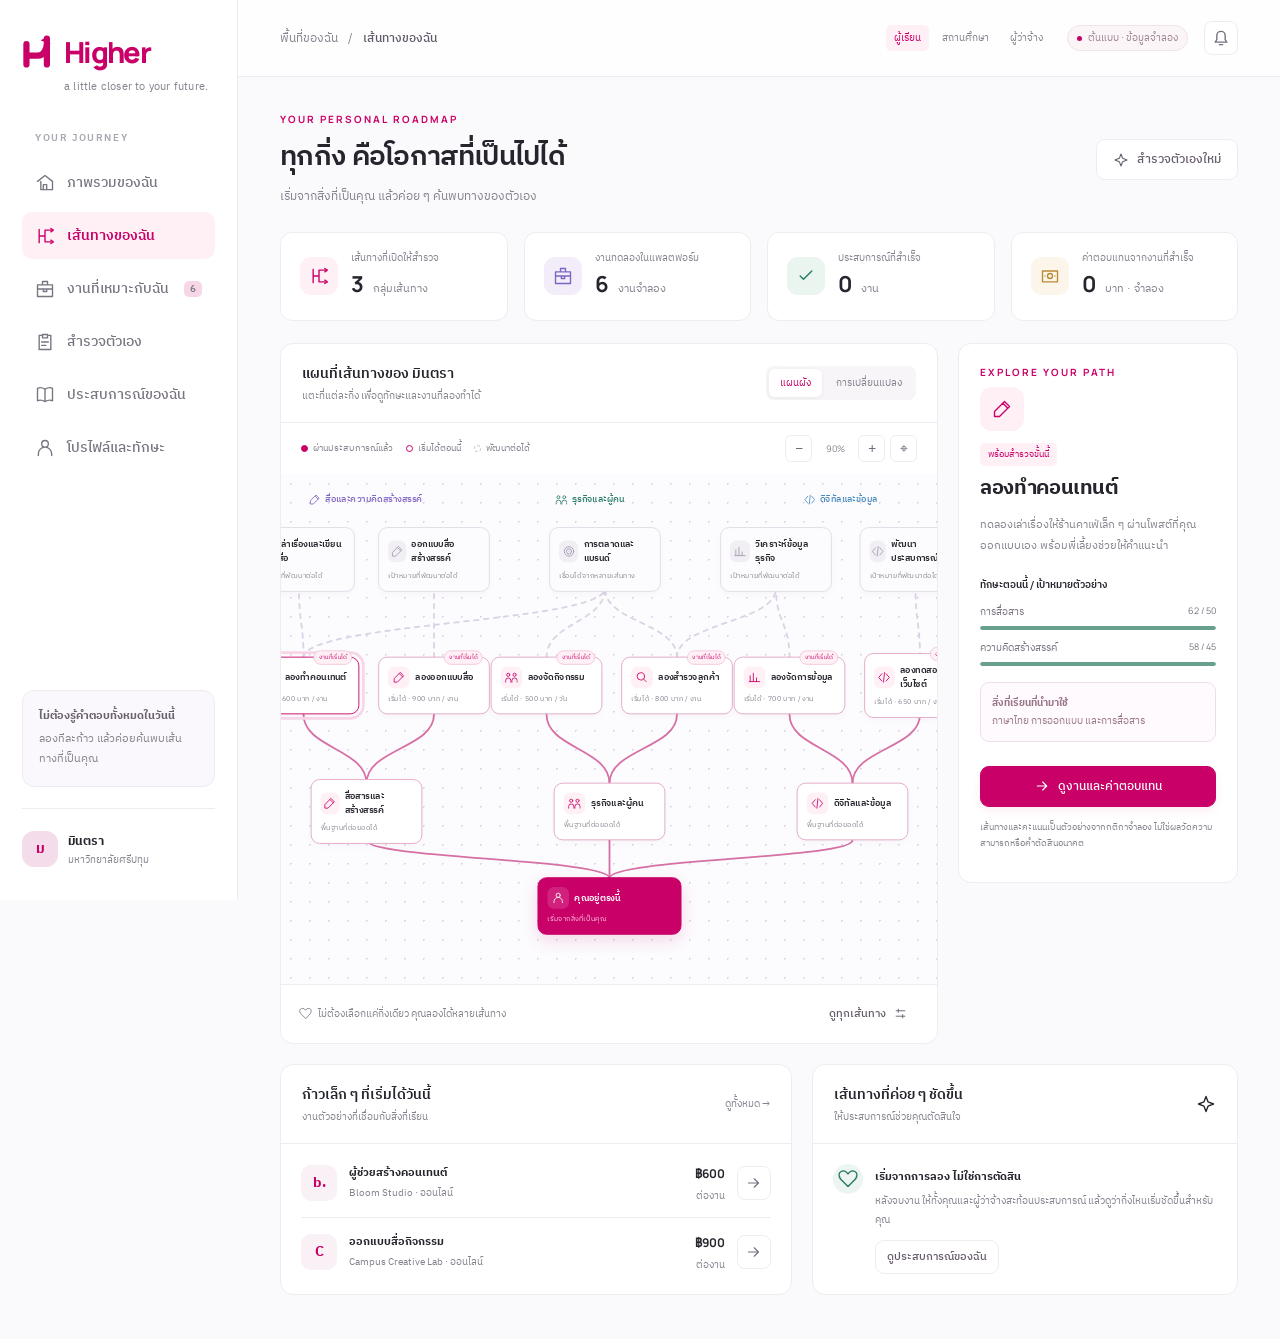
==== index.html @ 8a41f900 "Add files via upload" ====
<!doctype html>
<html lang="th">
<head>
  <meta charset="utf-8"><meta name="viewport" content="width=device-width,initial-scale=1">
  <meta name="theme-color" content="#c90068">
  <meta name="description" content="Higher ต้นแบบค้นพบความถนัดผ่านงานจริง พร้อมเส้นทางทักษะที่เติบโตไปกับคุณ">
  <title>Higher — เส้นทางของคุณ เริ่มได้วันนี้</title>
  <link rel="stylesheet" href="styles.css">
  <link rel="stylesheet" href="polish.css">
</head>
<body>
  <div id="app"></div><div id="overlay"></div><div id="toast" role="status" aria-live="polite"></div>
  <script src="app.js"></script>
</body>
</html>
---- styles.css ----
@import url('https://fonts.googleapis.com/css2?family=IBM+Plex+Sans+Thai:wght@400;450;500;600;700&family=Manrope:wght@400;500;600;700;800&display=swap');
:root{--pink:#c90068;--pink-dark:#a50055;--soft:#fff0f6;--ink:#26252d;--muted:#85818d;--line:#eeecf1;--green:#267a65;--bg:#faf9fc;--purple:#8064c5;--blue:#4589bd;--gold:#b88b35;--side:238px}*{box-sizing:border-box}body{margin:0;background:var(--bg);color:var(--ink);font-family:'IBM Plex Sans Thai',system-ui,sans-serif;font-size:14px}button,input,select,textarea{font:inherit}button,a,input,select,textarea{-webkit-tap-highlight-color:transparent}button{cursor:pointer}button:disabled{cursor:not-allowed;opacity:.45}button,a{touch-action:manipulation}button:focus-visible,a:focus-visible{outline:3px solid #eeb0d0;outline-offset:4px}a{color:inherit;text-decoration:none}svg{display:block}button svg{pointer-events:none}.icon{width:20px;height:20px;flex-shrink:0}.sidebar{width:var(--side);position:fixed;inset:0 auto 0 0;background:white;border-right:1px solid var(--line);padding:32px 22px;display:flex;flex-direction:column;z-index:30}.brand{display:flex;align-items:center;gap:10px;font-family:Manrope,sans-serif;font-size:29px;font-weight:800;letter-spacing:-1.7px}.brand-mark{color:var(--pink);width:32px;height:36px}.brand span{color:var(--pink)}.side-caption{font-size:11px;color:var(--muted);margin:6px 0 34px 42px;letter-spacing:.2px}.nav-label{font-size:10px;letter-spacing:1.6px;font-weight:600;color:#aba6b0;margin:0 13px 13px}.nav{display:grid;gap:6px}.nav a{display:flex;align-items:center;gap:12px;border-radius:10px;padding:12px 13px;color:#797481;font-weight:500}.nav a:hover{background:#faf7fa}.nav a.active{background:var(--soft);color:var(--pink);font-weight:600}.nav a .count{margin-left:auto;background:#f7d7e7;border-radius:5px;padding:0 6px;font-size:10px}.sidebar-bottom{margin-top:auto}.side-note{padding:16px;background:#faf8fc;border:1px solid var(--line);border-radius:12px;font-size:11px;color:var(--muted);line-height:1.8}.side-note b{display:block;color:#69606e;margin-bottom:4px}.profile-small{display:flex;align-items:center;gap:10px;margin-top:21px;border-top:1px solid var(--line);padding-top:20px}.avatar{display:grid;place-items:center;width:36px;height:36px;border-radius:12px;background:#f5dcea;color:var(--pink);font-weight:700}.profile-small b{font-size:12px}.profile-small small{font-size:10px;display:block;color:var(--muted)}.main{margin-left:var(--side)}.topbar{height:77px;border-bottom:1px solid var(--line);padding:0 42px;background:#ffffffd9;display:flex;align-items:center;justify-content:space-between;gap:15px}.breadcrumb{font-size:12px;color:var(--muted);display:flex;gap:10px;align-items:center}.breadcrumb b{color:#605868;font-weight:500}.top-actions{display:flex;gap:16px;align-items:center}.demo-pill{display:flex;align-items:center;gap:6px;font-size:10px;color:#9e8391;background:#fbf5f8;border:1px solid #f0e3ea;padding:4px 9px;border-radius:20px}.dot{height:5px;width:5px;border-radius:50%;background:var(--pink);display:inline-block}.icon-button{border:1px solid var(--line);background:white;border-radius:8px;width:34px;height:34px;display:grid;place-items:center;color:#777080}.content{max-width:1530px;margin:auto;padding:35px 42px 44px}.eyebrow{font:700 10px Manrope,sans-serif;letter-spacing:2px;color:var(--pink);margin-bottom:8px}.page-head{display:flex;justify-content:space-between;align-items:center;gap:20px;margin-bottom:24px}.page-head h1{font-size:28px;letter-spacing:-.7px;margin:0 0 6px;font-weight:600}.page-head p{margin:0;font-size:12px;color:var(--muted);line-height:1.8}.btn{display:inline-flex;align-items:center;justify-content:center;gap:8px;border:1px solid var(--line);background:white;padding:10px 16px;border-radius:9px;color:#665c6b;font-weight:500;font-size:12px;white-space:nowrap}.btn .icon{width:16px;height:16px}.btn:hover{background:#faf6f9;border-color:#dec8d4}.btn.primary{background:var(--pink);border-color:var(--pink);color:white;box-shadow:0 4px 10px #c9006812}.btn.primary:hover{background:var(--pink-dark)}.btn.soft{color:var(--pink);border-color:#f2d5e3;background:var(--soft)}.btn.small{padding:7px 11px;font-size:11px}.btn.ghost{background:transparent;border-color:transparent}.stats{display:grid;grid-template-columns:repeat(4,1fr);gap:16px;margin-bottom:22px}.stat{background:white;border:1px solid var(--line);border-radius:12px;padding:17px 19px;display:flex;gap:13px;align-items:center}.stat-icon{display:grid;place-items:center;width:38px;height:38px;border-radius:11px;background:var(--soft);color:var(--pink)}.stat:nth-child(2) .stat-icon{color:var(--purple);background:#f2edf9}.stat:nth-child(3) .stat-icon{color:var(--green);background:#eaf5f0}.stat:nth-child(4) .stat-icon{color:var(--gold);background:#fcf5e9}.stat small{font-size:10px;color:var(--muted);display:block}.stat strong{font-family:Manrope,sans-serif;font-size:22px;line-height:1.7}.stat strong em{font:400 11px 'IBM Plex Sans Thai',sans-serif;color:var(--muted);font-style:normal;margin-left:5px}.map-layout{display:grid;grid-template-columns:minmax(0,1fr) 280px;gap:20px;align-items:start}.panel{background:white;border:1px solid var(--line);border-radius:13px;overflow:hidden}.panel-top{padding:18px 21px;border-bottom:1px solid var(--line);display:flex;justify-content:space-between;align-items:center;gap:12px}.panel-top h2{font-size:14px;font-weight:600;margin:0 0 3px}.panel-top p{font-size:10px;color:var(--muted);margin:0}.segmented{display:inline-flex;gap:3px;background:#f7f5f8;padding:3px;border-radius:8px}.segmented button{border:0;background:transparent;border-radius:6px;padding:6px 11px;font-size:10px;color:var(--muted)}.segmented button.active{background:white;color:var(--pink);box-shadow:0 1px 4px #28202c10}.map-toolbar{display:flex;align-items:center;justify-content:space-between;gap:10px;padding:12px 20px;flex-wrap:wrap}.legend{display:flex;gap:13px;font-size:9px;color:var(--muted);align-items:center}.legend span{display:flex;gap:5px;align-items:center}.legend i{width:7px;height:7px;border:1.5px solid #c6c1cd;border-radius:50%;display:inline-block}.legend .done{background:var(--pink);border-color:var(--pink)}.legend .open{border-color:var(--pink);background:white}.legend .later{border-style:dashed}.map-note{font-size:9px;color:#9b8490}.map-viewport{position:relative;height:510px;overflow:auto;background-color:#fcfbfe;background-image:radial-gradient(#ddd7e7 1px,transparent 1px);background-size:19px 19px;scrollbar-width:thin;overscroll-behavior:contain}.map-stage{position:relative;width:850px;height:535px;transform-origin:top left;transition:scale .15s}.map-lines{position:absolute;inset:0;width:850px;height:535px;pointer-events:none}.path{fill:none;stroke:#dad3e4;stroke-width:2;stroke-linecap:round;stroke-dasharray:5 6}.path.ready{stroke:#d670a4;stroke-dasharray:none}.path.explored{stroke:var(--pink);stroke-width:3;stroke-dasharray:none}.branch-caption{position:absolute;top:20px;font-size:10px;font-weight:500;display:flex;gap:5px;align-items:center;color:var(--purple)}.branch-caption.biz{color:var(--green)}.branch-caption.tech{color:var(--blue)}.node{position:absolute;z-index:2;transform:translate(-50%,-50%);width:140px;min-height:63px;background:white;border:1px solid #e0dbe7;border-radius:10px;padding:10px;text-align:left;box-shadow:0 3px 8px #3a234607;transition:box-shadow .2s,border-color .2s,translate .2s;color:var(--ink)}.node:hover{box-shadow:0 5px 15px #c900681c;translate:0 -2px;border-color:#d56b9f}.node .node-top{display:flex;gap:6px;align-items:center}.node .node-icon{width:24px;height:24px;background:#f6f1fa;border-radius:7px;color:var(--purple);display:grid;place-items:center}.node-icon .icon{width:14px;height:14px}.node b{display:block;font-size:10px;font-weight:600;line-height:1.6}.node small{display:block;margin:5px 0 0;font-size:8px;color:var(--muted)}.node.ready{border-color:#e2a6c4}.node.ready .node-icon{background:var(--soft);color:var(--pink)}.node.done{background:#fff4f9;border-color:var(--pink)}.node.selected{outline:3px solid #f8d6e7;outline-offset:3px;border-color:var(--pink)}.node.future{background:#fcfbfd}.node.future .node-icon{background:#f1eff4;color:#a49aaf}.node.current{width:160px;background:var(--pink);color:white;border-color:var(--pink);box-shadow:0 6px 18px #c9006825}.node.current small{color:#ffd2e8}.node.current .node-icon{background:#ffffff22;color:white}.node-badge{position:absolute;right:7px;top:-8px;font-size:7px;color:var(--pink);background:#fff0f6;border:1px solid #f1c8dc;padding:1px 5px;border-radius:8px}.node.done .node-badge{background:var(--pink);color:white;border-color:var(--pink)}.map-controls{display:flex;align-items:center;gap:5px}.map-controls button{border:1px solid var(--line);background:white;width:27px;height:27px;border-radius:6px;color:#746a7e;font-size:14px}.map-controls span{font-family:Manrope;font-size:9px;color:var(--muted);width:36px;text-align:center}.map-bottom{padding:12px 18px;display:flex;justify-content:space-between;align-items:center;font-size:10px;color:var(--muted);border-top:1px solid var(--line)}.map-bottom span{display:flex;align-items:center;gap:6px}.map-bottom .icon{width:13px;height:13px}.detail-panel{padding:21px}.detail-tag{font-size:9px;color:var(--pink);display:inline-block;background:var(--soft);padding:4px 8px;border-radius:5px;margin:12px 0 8px}.detail-icon{width:44px;height:44px;border-radius:12px;background:var(--soft);display:grid;place-items:center;color:var(--pink)}.detail-panel h2{font-size:20px;line-height:1.5;margin:0 0 5px;letter-spacing:-.4px}.detail-panel>p{font-size:11px;color:var(--muted);line-height:1.9;margin:8px 0 18px}.section-label{font-size:10px;font-weight:600;margin:20px 0 11px}.skill{margin:10px 0}.skill-head{display:flex;justify-content:space-between;font-size:10px;color:#79717f;margin-bottom:6px}.skill-head span:last-child{font-family:Manrope;font-size:9px}.track{height:4px;border-radius:4px;background:#f0edf3;overflow:hidden}.track i{height:100%;display:block;border-radius:4px;background:#ce76a6}.skill.met .track i{background:#67a18e}.tip{border:1px solid #efdeea;background:#fffafd;border-radius:9px;padding:11px;font-size:10px;color:#987489;line-height:1.8;margin:16px 0}.next-route{padding:10px 0;border-top:1px solid var(--line);display:flex;align-items:center;justify-content:space-between;font-size:11px}.next-route small{font-size:9px;color:var(--muted)}.detail-panel .btn{width:100%;margin-top:8px}.note-under{margin-top:13px;font-size:9px;color:var(--muted);line-height:1.8}.below-grid{display:grid;grid-template-columns:1.2fr 1fr;gap:20px;margin-top:20px}.mini-list{padding:5px 20px}.mini-row{padding:13px 0;display:flex;align-items:center;gap:12px;border-bottom:1px solid var(--line)}.mini-row:last-child{border-bottom:0}.mini-row .logo-tile{width:36px;height:36px;background:#faf1f6;color:var(--pink);border-radius:10px;display:grid;place-items:center;font-weight:700}.mini-row b{font-size:11px;display:block}.mini-row p{font-size:10px;color:var(--muted);margin:3px 0 0}.mini-row .right{margin-left:auto;text-align:right}.mini-row strong{font:700 12px Manrope}.mini-row .icon{width:17px}.update-block{padding:20px;display:flex;gap:12px}.update-block .round-icon{width:30px;height:30px;background:#ecf5f0;border-radius:50%;color:var(--green);display:grid;place-items:center;flex-shrink:0}.update-block b{font-size:11px}.update-block p{font-size:10px;color:var(--muted);line-height:1.9;margin:5px 0 10px}.pill{display:inline-flex;align-items:center;gap:5px;padding:4px 8px;border-radius:5px;font-size:9px;background:#f5f2f8;color:#81738e}.pill.pink{background:var(--soft);color:var(--pink)}.pill.green{background:#eaf5ef;color:var(--green)}.hero{background:linear-gradient(115deg,#fff3f9,#f8f0fc 65%,#f0f3fc);border:1px solid #f0ddeb;border-radius:16px;padding:30px;display:grid;grid-template-columns:1fr .7fr;align-items:center;gap:20px;margin-bottom:24px}.hero h2{font-size:29px;line-height:1.6;font-weight:600;letter-spacing:-.6px;margin:5px 0 12px}.hero h2 em{font-style:normal;color:var(--pink)}.hero p{color:#958393;font-size:12px;line-height:1.9;max-width:470px}.hero-steps{display:flex;align-items:center;justify-content:center;gap:12px}.hero-step{width:80px;height:95px;display:flex;align-items:center;justify-content:center;flex-direction:column;gap:10px;border:1px solid #ffffff;background:#ffffffaa;border-radius:14px;box-shadow:0 10px 20px #9c698b0b;color:var(--pink);font-size:10px}.hero-step:nth-child(3){translate:0 -25px}.hero-step:nth-child(1){translate:0 25px}.section-head{display:flex;justify-content:space-between;align-items:center;margin:26px 0 15px}.section-head h2{margin:0;font-size:17px;font-weight:600}.section-head p{font-size:11px;color:var(--muted)}.job-grid{display:grid;grid-template-columns:repeat(3,1fr);gap:17px}.job-card{background:white;border:1px solid var(--line);border-radius:13px;padding:20px;transition:transform .2s,box-shadow .2s}.job-card:hover{transform:translateY(-3px);box-shadow:0 10px 22px #38213908}.job-card .company{display:flex;align-items:center;justify-content:space-between;margin-bottom:17px}.company-symbol{width:39px;height:39px;border-radius:10px;display:grid;place-items:center;background:#f2ebfa;color:var(--purple);font:800 15px Manrope}.job-card:nth-child(2n) .company-symbol{background:#eaf4ef;color:var(--green)}.job-card:nth-child(3n) .company-symbol{background:#eaf1fa;color:var(--blue)}.job-card h3{font-size:16px;margin:0 0 4px}.job-card .company-name{color:var(--muted);font-size:10px}.job-card .tags{display:flex;gap:5px;flex-wrap:wrap;margin:13px 0}.job-card .reason{font-size:10px;line-height:1.8;color:#94818e;background:#fdf8fb;border-radius:7px;padding:10px}.job-card .job-foot{display:flex;justify-content:space-between;align-items:center;border-top:1px solid var(--line);padding-top:13px;margin-top:16px}.money{font:700 17px Manrope;color:var(--ink)}.money small{font:400 9px 'IBM Plex Sans Thai';color:var(--muted)}.filters{display:flex;gap:9px;align-items:center;margin-bottom:20px;flex-wrap:wrap}.search{position:relative;flex:1;min-width:180px}.search .icon{position:absolute;left:12px;top:12px;color:#aaa0b3;width:16px;height:16px}.search input{width:100%;padding:11px 14px 11px 37px;border:1px solid var(--line);border-radius:9px;background:white;font-size:12px}.filter-button{border:1px solid var(--line);background:white;border-radius:8px;padding:10px 15px;color:#8c8093;font-size:11px}.filter-button.active{background:var(--pink);border-color:var(--pink);color:white}.jobs-count{font-size:10px;color:var(--muted);margin-left:auto}.steps-overview{display:grid;grid-template-columns:repeat(3,1fr);gap:18px}.step-card{padding:22px;border:1px solid var(--line);border-radius:12px;background:white}.step-card>span{font:700 24px Manrope;color:#e3becf}.step-card h3{font-size:15px}.step-card p{font-size:11px;line-height:1.9;color:var(--muted)}.assessment-shell{max-width:760px;margin:0 auto}.assessment-intro{padding:32px}.assessment-intro h2{font-size:25px;margin:15px 0}.assessment-intro p{font-size:12px;color:var(--muted);line-height:2}.assessment-step{padding:28px}.step-progress{display:flex;gap:6px;margin:0 0 26px}.step-progress i{height:4px;background:#eee9f1;border-radius:4px;flex:1}.step-progress i.on{background:var(--pink)}.question-number{font-size:10px;color:var(--pink)}.assessment-step h2{font-size:23px;font-weight:600;line-height:1.6;margin:10px 0}.assessment-step .hint{font-size:11px;color:var(--muted)}.options{display:grid;gap:10px;margin:24px 0}.option{border:1px solid var(--line);border-radius:10px;padding:15px;text-align:left;background:white;display:flex;gap:12px;align-items:center}.option .radio{height:17px;width:17px;border:1px solid #d7d0dd;border-radius:50%;flex-shrink:0}.option.active{border-color:var(--pink);background:#fff6fa;color:var(--pink)}.option.active .radio{border:5px solid var(--pink)}.assessment-footer{display:flex;justify-content:space-between;margin-top:25px}.form-grid{display:grid;grid-template-columns:1fr 1fr;gap:16px}.field{display:block;margin-bottom:17px}.field>span{display:block;font-size:11px;color:#837789;margin:0 0 7px}.field input,.field select,.field textarea{width:100%;background:#fcfbfd;border:1px solid #e5dfe9;border-radius:8px;padding:12px;color:#51465b;font-size:12px}.field textarea{resize:vertical;min-height:88px}.check-row{display:flex;gap:9px;align-items:flex-start;color:var(--muted);font-size:11px;line-height:1.9}.check-row input{accent-color:var(--pink);margin-top:4px}.profile-grid{display:grid;grid-template-columns:1fr 1fr;gap:20px}.profile-card{padding:25px}.profile-card h2{font-size:17px;margin-top:0}.profile-intro{display:flex;gap:15px;align-items:center;margin-bottom:20px}.profile-intro .avatar{width:58px;height:58px;font-size:20px}.profile-intro h2{margin:0;font-size:21px}.profile-intro p{font-size:11px;color:var(--muted);margin:4px 0}.skills-profile .skill{margin:16px 0}.skills-profile .skill-head{font-size:12px}.skills-profile .track{height:6px}.role-switch{display:flex;gap:5px}.role-switch button{border:0;background:transparent;font-size:10px;color:var(--muted);padding:5px 8px;border-radius:5px}.role-switch button.active{color:var(--pink);background:var(--soft)}table{width:100%;border-collapse:collapse;font-size:11px;text-align:left}th{font-weight:500;color:var(--muted);background:#fcfbfd;padding:13px 20px;white-space:nowrap}td{padding:17px 20px;border-bottom:1px solid var(--line)}td b{font-size:12px}.table-wrap{overflow:auto}.empty{text-align:center;padding:50px 25px;color:var(--muted)}.empty .icon{margin:auto auto 15px;width:30px;height:30px;color:#c9b4c1}.empty h3{color:#746479;font-size:16px}.empty p{font-size:12px}.work-card{padding:23px;margin-bottom:16px}.work-top{display:flex;align-items:center;justify-content:space-between;gap:20px}.work-card h3{margin:0 0 5px;font-size:17px}.work-card p{font-size:11px;color:var(--muted);line-height:1.9}.work-steps{display:flex;gap:8px;margin:18px 0}.work-steps span{flex:1;border-top:3px solid #eee9f1;padding-top:9px;color:var(--muted);font-size:10px}.work-steps span.on{border-color:var(--pink);color:var(--pink)}.work-actions{display:flex;gap:9px;flex-wrap:wrap}.modal-backdrop{position:fixed;inset:0;background:#29203160;backdrop-filter:blur(4px);z-index:100;display:flex;align-items:center;justify-content:center;padding:24px}.modal{background:white;border-radius:17px;max-width:600px;width:100%;max-height:90vh;overflow:auto;box-shadow:0 20px 80px #20132833}.modal-head{display:flex;justify-content:space-between;align-items:center;padding:22px 25px;border-bottom:1px solid var(--line)}.modal-head h2{font-size:17px;margin:0}.modal-body{padding:25px}.modal-body h3{font-size:23px;margin:12px 0 5px}.modal-body>p{color:var(--muted);font-size:12px;line-height:1.9}.job-facts{display:grid;grid-template-columns:1fr 1fr;gap:13px;margin:20px 0}.job-facts>div{padding:12px;background:#faf8fc;border-radius:8px}.job-facts small{display:block;font-size:10px;color:var(--muted);margin-bottom:5px}.job-facts b{font-size:12px}.modal-list{font-size:12px;line-height:2;color:#877b8d;padding-left:20px}.modal-foot{display:flex;gap:10px;justify-content:flex-end;padding:17px 25px;border-top:1px solid var(--line)}.feedback-stars{display:flex;gap:8px;margin:10px 0 22px}.feedback-stars button{border:1px solid var(--line);border-radius:8px;background:white;padding:9px 13px;color:#a598ae}.feedback-stars button.active{border-color:var(--pink);background:var(--soft);color:var(--pink)}.toast{position:fixed;bottom:25px;left:calc(50% + 80px);transform:translateX(-50%);background:#392b3e;color:white;padding:12px 20px;border-radius:10px;font-size:12px;box-shadow:0 8px 25px #27192d20;z-index:200;max-width:90vw}.history-entry{border-left:2px solid #f0d4e3;padding:0 0 22px 20px;margin:5px 0 0 8px;position:relative}.history-entry:before{content:'';position:absolute;width:8px;height:8px;background:var(--pink);border:3px solid white;box-sizing:content-box;border-radius:50%;left:-8px;top:0}.history-entry h3{font-size:14px;margin:0 0 8px}.history-entry p{font-size:11px;color:var(--muted);line-height:1.9;margin:5px 0}.history-entry small{font-size:10px;color:#a699aa}.mobile-menu{display:none}.full-width{width:100%}.spacer{height:15px}.helper-text{color:var(--muted);font-size:10px;line-height:1.8}.error-text{font-size:11px;color:#bd4065}.welcome-tag{font-size:10px;color:var(--pink);background:white;border:1px solid #f1d5e4;border-radius:20px;padding:4px 10px;display:inline-flex;gap:6px;align-items:center}.key-note{color:var(--muted);font-size:10px;line-height:1.9;margin-top:17px}.recent-state{font-size:10px;background:#f0f6f2;padding:8px 12px;color:var(--green);border-radius:8px}.mobile-nav-backdrop{display:none}
@media(min-width:1550px){.map-viewport{height:540px}.map-stage{margin:0 auto}.content{padding-top:42px}}@media(max-width:1200px){:root{--side:208px}.sidebar{padding:27px 16px}.content{padding:28px}.topbar{padding:0 28px}.map-layout{grid-template-columns:minmax(0,1fr) 250px}.job-grid{grid-template-columns:repeat(2,1fr)}.stat{padding:14px 12px;gap:8px}.stat-icon{width:30px;height:30px}.stat strong{font-size:19px}}@media(max-width:980px){.map-layout{grid-template-columns:1fr}.detail-panel{display:grid;grid-template-columns:1fr 1fr;gap:0 28px}.detail-main{grid-row:span 2}.detail-panel>p{margin:0}.detail-panel .section-label{margin-top:10px}.detail-secondary .btn{width:auto}.below-grid{grid-template-columns:1fr 1fr}.hero{grid-template-columns:1fr}.hero-steps{display:none}}@media(max-width:740px){:root{--side:0px}.sidebar{transform:translateX(-105%);width:230px;transition:transform .2s;box-shadow:10px 0 35px #22162c15}.sidebar.open{transform:translateX(0)}.mobile-nav-backdrop.open{display:block;position:fixed;inset:0;background:#22162c40;z-index:25}.main{margin:0}.mobile-menu{display:grid}.topbar{height:65px;padding:0 18px}.breadcrumb{font-size:10px}.top-actions{gap:8px}.role-switch{display:none}.demo-pill{font-size:9px}.content{padding:24px 16px}.page-head{align-items:flex-start;gap:10px}.page-head h1{font-size:24px}.page-head p{font-size:11px}.page-head .btn{font-size:10px;padding:9px}.stats{grid-template-columns:repeat(2,1fr);gap:10px}.stat{padding:13px}.map-toolbar{padding:12px;gap:7px}.legend{gap:8px;font-size:8px}.map-note{display:none}.map-viewport{height:460px}.map-bottom{font-size:9px;padding:12px}.panel-top{padding:16px}.panel-top .segmented button{padding:6px 8px}.detail-panel{display:block}.detail-panel h2{font-size:20px}.below-grid,.profile-grid,.steps-overview{grid-template-columns:1fr}.job-grid{grid-template-columns:1fr}.hero{padding:24px}.hero h2{font-size:25px}.form-grid{grid-template-columns:1fr;gap:0}.assessment-step{padding:22px}.assessment-step h2{font-size:21px}.work-top{align-items:flex-start}.work-top .btn{font-size:10px}.work-steps span{font-size:9px}.modal-backdrop{padding:12px}.modal{max-height:94vh}.modal-body{padding:20px}.modal-head{padding:17px 20px}.toast{left:50%;width:max-content;max-width:90vw}.profile-card{padding:20px}.map-controls{gap:3px}.segmented{white-space:nowrap}.job-facts{grid-template-columns:1fr 1fr}.modal-foot{padding:15px 20px}.page-head .hide-mobile{display:none}}
---- polish.css ----
.node{width:124px}
.node.current{width:160px}
.branch-caption .icon{width:13px;height:13px}
.job-card .reason>.icon{display:inline-block;vertical-align:middle;width:12px;height:12px;margin-right:4px}
.tip>.icon{display:inline-block;vertical-align:middle;width:13px;height:13px}
.detail-panel .detail-main>p{font-size:11px;line-height:1.9;color:var(--muted)}
.assessment-intro .detail-icon>.icon{width:25px;height:25px}
.sidebar .profile-small .avatar{flex-shrink:0}
.sidebar .profile-small>div:last-child{min-width:0}
.sidebar .profile-small small{white-space:nowrap;text-overflow:ellipsis;overflow:hidden}
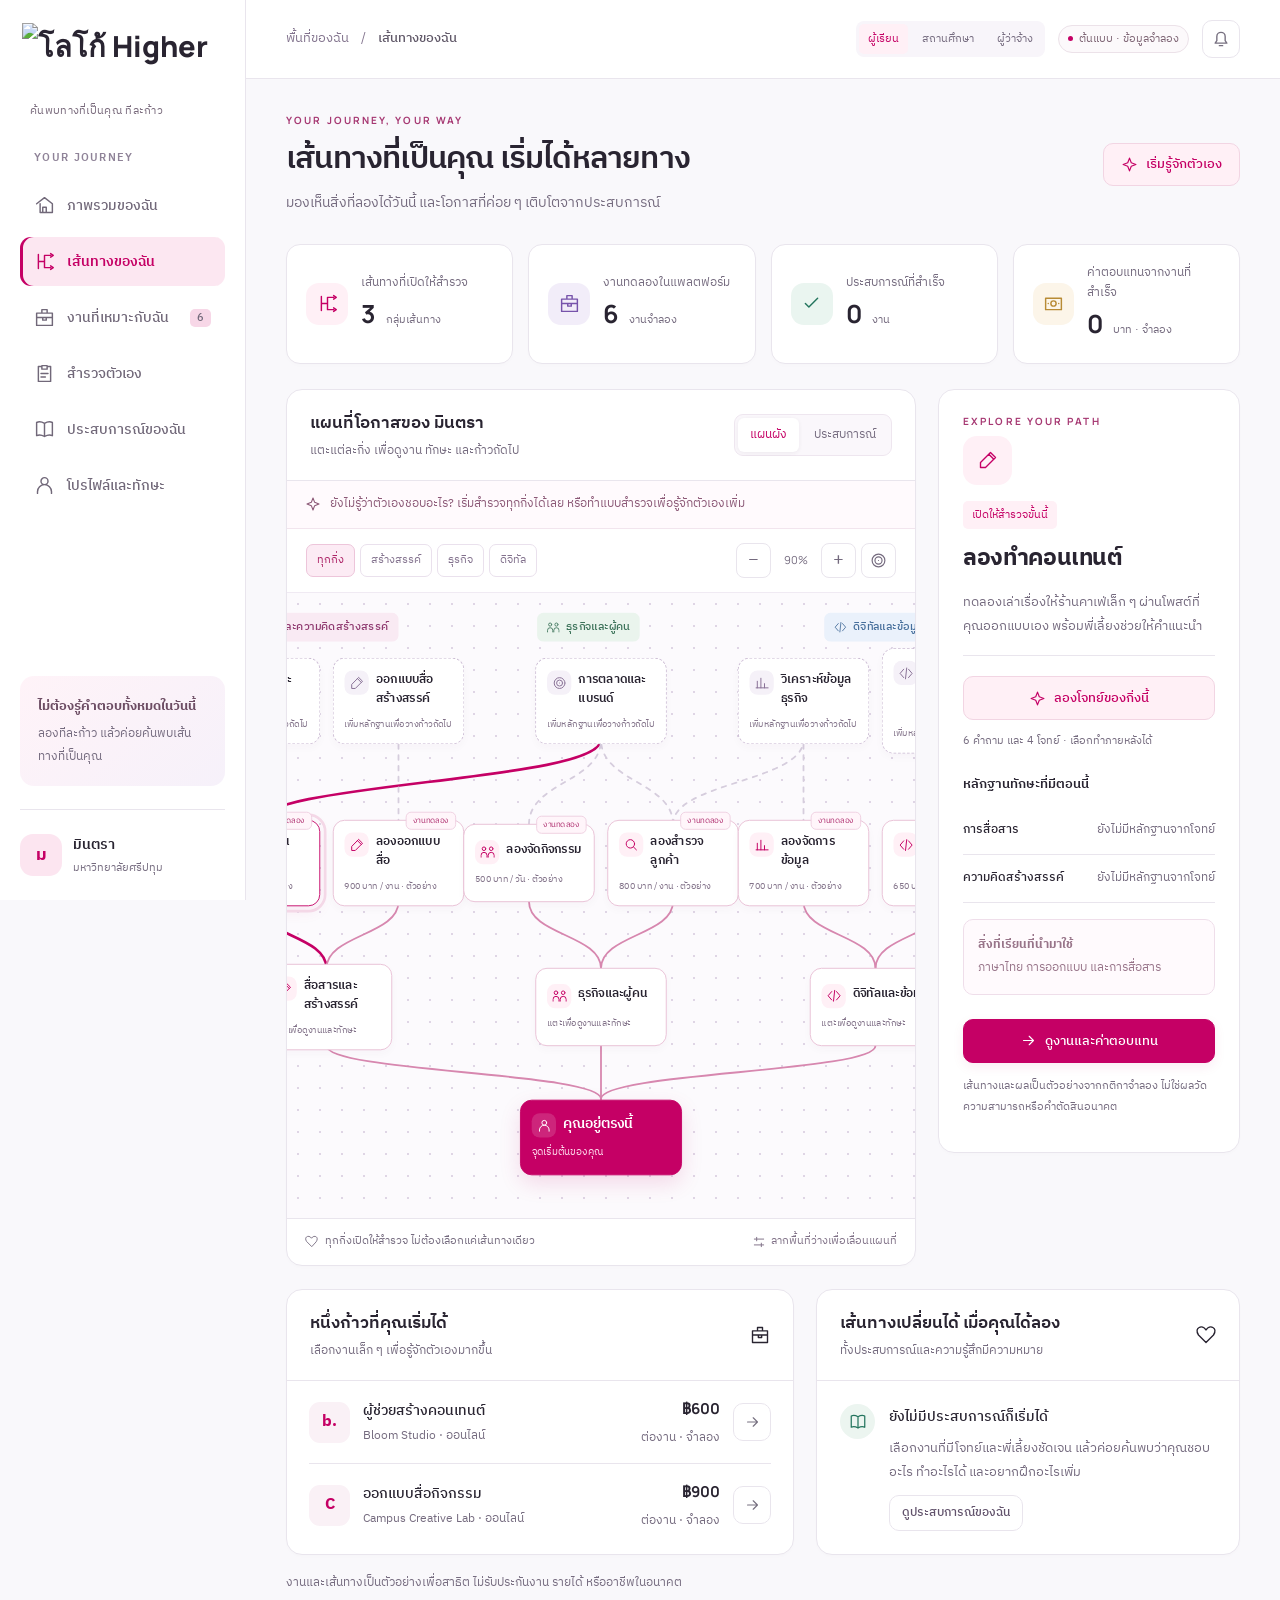
==== commit bb0f4d14: "Add files via upload" ====
--- a/index.html
+++ b/index.html
@@ -7,9 +7,15 @@
   <title>Higher — เส้นทางของคุณ เริ่มได้วันนี้</title>
   <link rel="stylesheet" href="styles.css">
   <link rel="stylesheet" href="polish.css">
+  <link rel="stylesheet" href="assessment-v2.css">
+  <link rel="stylesheet" href="theme-v3.css">
+  <link rel="stylesheet" href="theme-v3.css">
 </head>
 <body>
   <div id="app"></div><div id="overlay"></div><div id="toast" role="status" aria-live="polite"></div>
   <script src="app.js"></script>
+  <script src="assessment-v2.js"></script>
+  <script src="experience-v3.js"></script>
+  <script src="design-v3.js"></script>
 </body>
 </html>
--- a/assessment-v2.css
+++ b/assessment-v2.css
@@ -0,0 +1,2 @@
+.survey-layout{max-width:830px;margin:0 auto}.survey-meta{display:flex;align-items:center;justify-content:space-between;font-size:11px;color:var(--muted);margin-bottom:12px;gap:12px}.survey-progress{height:5px;background:#eee9f1;border-radius:6px;overflow:hidden;margin-bottom:25px}.survey-progress i{display:block;height:100%;background:var(--pink);transition:width .2s}.survey-box{padding:30px}.survey-box h2{font-size:24px;line-height:1.7;margin:12px 0}.survey-box .question-help{font-size:12px;color:var(--muted);line-height:1.9;margin:0 0 22px}.survey-box .options .option{font-size:13px}.survey-box .option .radio.square{border-radius:4px}.survey-box .example{padding:15px 18px;border-left:3px solid #e5a1c2;background:#fff7fb;border-radius:0 8px 8px 0;font-size:12px;line-height:2;color:#826e7e;margin:20px 0;white-space:pre-line}.survey-box .example b{color:#5c4a59}.survey-box .option-desc{display:block;font-size:10px;color:var(--muted);margin-top:3px}.survey-box .unknown{border-style:dashed;color:#87788f;background:#fcfafc}.survey-navigation{display:flex;justify-content:space-between;align-items:center;border-top:1px solid var(--line);margin-top:26px;padding-top:20px;gap:10px}.survey-counter{font-size:11px;color:var(--muted);text-align:center}.assessment-notice{font-size:10px;line-height:1.9;color:#9b8795;padding:14px 0}.survey-intro-grid{display:grid;grid-template-columns:repeat(3,1fr);gap:12px;margin:22px 0}.survey-intro-grid>div{border:1px solid var(--line);padding:15px;border-radius:10px;font-size:11px;line-height:1.8}.survey-intro-grid strong{font-size:21px;font-family:Manrope;display:block;color:var(--pink);margin-bottom:6px}.survey-intro-grid small{display:block;color:var(--muted)}.interest-grid{display:grid;grid-template-columns:repeat(2,1fr);gap:14px}.interest-item{padding:15px;border:1px solid var(--line);border-radius:10px}.interest-item h3{font-size:13px;margin:0 0 4px}.interest-item p{font-size:10px;color:var(--muted);line-height:1.8;margin:4px 0 12px}.interest-item strong{font:700 18px Manrope;color:var(--pink)}.interest-item small{font-size:10px;color:var(--muted)}.interest-item .track{margin-top:10px}.interest-item .track i{background:var(--pink)}.survey-section{padding:24px;margin-bottom:18px}.survey-section>h2{font-size:18px;margin:0 0 9px}.survey-section>p{font-size:12px;line-height:1.9;color:var(--muted)}.result-columns{display:grid;grid-template-columns:1.25fr 1fr;gap:20px}.result-list{padding:0;list-style:none;margin:12px 0}.result-list li{padding:11px 0;border-bottom:1px solid var(--line);font-size:12px;line-height:1.9;display:flex;justify-content:space-between;gap:12px}.result-list li span{color:var(--muted);text-align:right}.module-cards{display:grid;grid-template-columns:repeat(3,1fr);gap:12px}.module-card{border:1px solid var(--line);border-radius:11px;padding:18px;background:#fff}.module-card h3{font-size:15px;margin:10px 0 7px}.module-card p{font-size:11px;color:var(--muted);line-height:1.9;min-height:42px}.module-card .btn{width:100%}.module-card .detail-icon{width:34px;height:34px}.result-actions{display:flex;gap:10px;flex-wrap:wrap;margin-top:18px}.task-table{width:100%;border-collapse:collapse;margin:16px 0;font-size:12px}.task-table th,.task-table td{padding:9px 12px;border:1px solid var(--line);font-weight:400}.task-table th{background:#fff0f6}.rubric{font-size:11px;line-height:1.9;border:1px solid var(--line);border-radius:8px;padding:14px;margin:16px 0}.rubric summary{cursor:pointer;color:var(--pink)}.rubric ul{padding-left:18px;color:var(--muted)}.source-links{font-size:11px;line-height:2;color:var(--muted);margin:15px 0}.source-links a{color:var(--pink);text-decoration:underline;text-underline-offset:3px}.confidence-note{font-size:10px;line-height:1.8;background:#f7f4fb;border-radius:8px;padding:10px;color:#8c7c9a}.evidence-row{display:flex;justify-content:space-between;gap:10px;font-size:11px;padding:10px 0;border-bottom:1px solid var(--line)}.evidence-row span{color:var(--muted);text-align:right}.branch-survey-link{margin-top:16px;padding-top:12px;border-top:1px solid var(--line)}.support-note{padding:13px;border:1px solid #f3dce8;border-radius:8px;color:#946c84;background:#fff8fb;font-size:11px;line-height:1.9}.task-review-response{padding:15px;background:#faf8fc;border-radius:8px;white-space:pre-wrap;overflow-wrap:anywhere;font-size:12px;line-height:1.9;margin:12px 0}.survey-box textarea{width:100%;min-height:140px;padding:14px;border:1px solid #e7dfe9;border-radius:9px;resize:vertical;font:inherit;line-height:1.9}.survey-box input{width:100%;padding:12px;border:1px solid #e7dfe9;border-radius:8px}.survey-box .table-scroll{overflow:auto}.skills-placeholder{font-size:11px;color:var(--muted);padding:12px 0;line-height:1.9}
+@media(max-width:740px){.survey-box{padding:21px}.survey-box h2{font-size:21px}.survey-intro-grid{gap:7px}.survey-intro-grid>div{padding:11px;font-size:10px}.result-columns{grid-template-columns:1fr}.module-cards{grid-template-columns:1fr}.module-card p{min-height:0}.interest-grid{gap:10px}.survey-section{padding:20px}.survey-navigation .btn{font-size:11px;padding:10px 12px}}
--- a/theme-v3.css
+++ b/theme-v3.css
@@ -0,0 +1,18 @@
+/* Higher v3: an approachable workspace, with the roadmap as the main canvas. */
+:root{--pink:#c50065;--pink-dark:#a50055;--soft:#fff0f6;--ink:#292431;--muted:#756b7f;--line:#e9e5ed;--bg:#f9f8fb;--side:246px;--green:#24755e;--blue:#356b9f;--purple:#7753ab}
+body{font-size:16px;line-height:1.65}button,input,select,textarea{font:inherit}button:focus-visible,a:focus-visible,input:focus-visible,textarea:focus-visible,select:focus-visible{outline:3px solid #d25e9a;outline-offset:3px}.sidebar{padding:23px 20px;background:#fff;border-color:var(--line)}.brand{letter-spacing:0;display:block;padding:0 2px}.brand-image{display:block;width:188px;max-width:100%;height:auto}.side-caption{margin:8px 10px 29px;font-size:11px;color:#78697b;letter-spacing:.3px}.nav-label{font-size:11px;letter-spacing:1.3px;color:#8f8398;margin:0 14px 14px}.nav{gap:7px}.nav a{font-size:14px;padding:12px 14px;border-radius:11px;gap:12px;color:#716879;font-weight:450;min-height:49px}.nav a.active{background:#fce7f1;color:var(--pink);box-shadow:inset 3px 0 var(--pink)}.nav a .count{font-size:11px;min-width:21px;text-align:center}.nav .icon{width:21px;height:21px}.side-note{border:0;background:linear-gradient(140deg,#fff3f8,#f6f1fa);padding:18px;font-size:12px;border-radius:14px;line-height:1.9}.side-note b{font-size:13px;color:#6d4d64}.profile-small{gap:11px;margin-top:23px;padding-top:22px}.profile-small b{font-size:14px;font-weight:600}.profile-small small{font-size:11px}.avatar{height:42px;width:42px;font-size:17px;background:#fce5f0;border-radius:13px}.topbar{height:79px;padding:0 40px;background:#fff;position:relative}.breadcrumb{font-size:13px;color:#83748e;gap:12px}.breadcrumb b{font-size:13px}.top-actions{gap:13px}.role-switch{padding:3px;background:#f8f5fa;border-radius:8px}.role-switch button{font-size:11px;padding:6px 9px}.demo-pill{font-size:11px;background:#fcf9fb;border-color:#ece2e9;color:#7d6373;padding:5px 10_sinkpx}.icon-button{width:38px;height:38px;border-radius:10px}.content{padding:34px 40px 48px;max-width:1640px}.page-head{margin-bottom:27px;align-items:center}.page-head h1{font-size:31px;font-weight:600;letter-spacing:-.8px;line-height:1.55;margin:0 0 7px}.page-head p{font-size:14px;color:var(--muted);max-width:740px;line-height:1.9}.eyebrow{font-size:10px;letter-spacing:2.1px;font-weight:700;margin-bottom:8px;color:#a63872}.btn{min-height:43px;font-size:13px;padding:10px 17px;border-radius:10px;gap:8px;line-height:1.6;color:#62536c;transition:background .15s,box-shadow .15s,transform .15s}.btn.primary{background:var(--pink);color:white;box-shadow:0 4px 12px #b9006014}.btn.primary:hover{background:var(--pink-dark);box-shadow:0 5px 15px #b9006022;transform:translateY(-1px)}.btn.small{font-size:12px;min-height:36px;padding:7px 12px}.btn.ghost{box-shadow:none}.btn .icon{width:17px;height:17px}.panel{border-radius:16px;border-color:var(--line);box-shadow:0 2px 3px #3c234503}.panel-top{padding:19px 23px}.panel-top h2{font-size:17px;font-weight:600;margin:0 0 4px}.panel-top p{font-size:12px;line-height:1.7}.helper-text,.key-note{font-size:12px;line-height:1.9;color:var(--muted)}.pill{font-size:11px;padding:4px 9px;border-radius:6px;line-height:1.7}.pill.pink{color:#a51b61;background:#fceaf3}.pill.green{color:#256b55;background:#eaf4ef}.stats{gap:15px;margin-bottom:25px}.stat{padding:18px 19px;gap:13px;border-radius:14px;box-shadow:0 2px 4px #3b234303}.stat small{font-size:12px;line-height:1.7}.stat strong{font-size:25px;line-height:1.65}.stat strong em{font-size:11px}.stat-icon{width:42px;height:42px;border-radius:13px}.stat-icon .icon{width:21px;height:21px}.section-head{margin:29px 0 17px}.section-head h2{font-size:21px;font-weight:600}.section-head p{font-size:13px}.section-label{font-size:13px;font-weight:600;margin:22px 0 12px}.mini-list{padding:0 22px}.mini-row{padding:16px 0;gap:13px}.mini-row b{font-size:14px;font-weight:500}.mini-row p{font-size:12px;margin-top:4px}.mini-row strong{font-size:15px}.mini-row .logo-tile{width:41px;height:41px;border-radius:11px}.below-grid{gap:22px;margin-top:23px}.update-block{padding:23px;gap:14px}.update-block b{font-size:14px;font-weight:500}.update-block p{font-size:13px;line-height:1.9}.update-block .round-icon{height:35px;width:35px}.update-block .round-icon .icon{height:18px;width:18px}.job-grid{gap:22px}.job-card{padding:24px;border-radius:16px;box-shadow:0 3px 8px #3f254905}.job-card:hover{box-shadow:0 12px 25px #4c2a5010;border-color:#decad8}.job-card h3{font-size:20px;line-height:1.6;font-weight:600}.job-card .company{margin-bottom:19px}.company-symbol{width:45px;height:45px;font-size:17px;border-radius:13px}.job-card .company-name{font-size:12px}.job-card .tags{margin:16px 0;gap:7px}.job-card .reason{font-size:12px;line-height:1.9;padding:13px;border-radius:9px;color:#7b6374;background:#fcf7fa}.job-card .job-foot{padding-top:17px;margin-top:19px;gap:10px}.money{font-size:22px}.money small{font-size:11px}.filters{gap:9px;margin-bottom:17px}.search input{font-size:14px;padding:12px 16px 12px 40px;min-height:46px;border-radius:10px}.search .icon{top:15px;left:13px;width:17px;height:17px}.filter-button{font-size:13px;min-height:45px;padding:9px 15px;border-radius:9px}.field>span{font-size:13px;color:#75677e;line-height:1.8;margin-bottom:8px}.field input,.field select,.field textarea{font-size:14px;min-height:47px;padding:12px 14px;border-radius:10px;background:#fff}.field textarea{min-height:110px}.check-row{font-size:13px;line-height:1.95;gap:10px}.check-row input{width:18px;height:18px;flex-shrink:0;margin-top:5px}.modal{border-radius:20px;max-width:660px}.modal-head{padding:21px 27px}.modal-head h2{font-size:19px}.modal-body{padding:26px}.modal-body h3{font-size:26px;line-height:1.55}.modal-body>p{font-size:14px;line-height:1.9}.modal-list{font-size:14px;line-height:2}.job-facts{gap:13px;margin:23px 0}.job-facts>div{padding:15px;border-radius:10px}.job-facts small{font-size:12px}.job-facts b{font-size:14px}.modal-foot{padding:18px 26px}.tip{font-size:12px;line-height:1.9;padding:14px;border-radius:10px}.profile-card{padding:27px}.profile-card h2{font-size:20px}.profile-intro h2{font-size:25px}.profile-intro p{font-size:13px}.work-card{padding:26px;margin-bottom:22px}.work-card h3{font-size:22px;line-height:1.6}.work-card p{font-size:13px;line-height:1.9}.work-steps{margin:24px 0}.work-steps span{font-size:12px;padding-top:12px}.work-actions{gap:10px}.empty{padding:55px 25px}.empty h3{font-size:20px;font-weight:500}.empty p{font-size:14px;line-height:1.9}.history-entry h3{font-size:16px;line-height:1.8}.history-entry p{font-size:13px}.history-entry small{font-size:11px}table{font-size:13px}th{padding:15px 22px;font-size:12px}td{padding:19px 22px}td b{font-size:14px}.toast{font-size:14px;padding:14px 22px;line-height:1.8;border-radius:12px;max-width:85vw}
+/* Home: one clear next action, followed by the work you can actually try. */
+.home-welcome{display:grid;grid-template-columns:1.1fr .9fr;gap:30px;align-items:center;background:linear-gradient(115deg,#fff0f7 0%,#fbf5fc 60%,#f2f2fc 100%);border:1px solid #efdeea;border-radius:20px;padding:33px 35px;margin-bottom:25px;overflow:hidden}.home-welcome h2{font-size:31px;line-height:1.6;letter-spacing:-.8px;margin:10px 0 12px;font-weight:600}.home-welcome h2 em{font-style:normal;color:var(--pink)}.home-welcome p{font-size:14px;line-height:1.9;color:#7c6478;max-width:510px;margin-bottom:21px}.welcome-tag{font-size:10px;letter-spacing:.6px;padding:5px 10px;color:#a73d73;gap:7px}.welcome-tag .icon{width:13px;height:13px}.mini-journey{position:relative;min-height:225px;display:flex;justify-content:center;align-items:center;gap:13px}.journey-stop{background:#ffffffed;box-shadow:0 12px 30px #6d3b6510;border:1px solid #f2e1eb;border-radius:17px;display:flex;flex-direction:column;align-items:center;gap:11px;min-width:100px;min-height:114px;padding:19px 13px;color:#a32e69;font-size:13px;transform:rotate(-4deg)}.journey-stop .icon{width:29px;height:29px}.journey-stop:nth-of-type(2){transform:translateY(-20px) rotate(1deg);color:#7753ab}.journey-stop:nth-of-type(3){transform:translateY(-40px) rotate(5deg);color:var(--green)}.mini-journey>.icon{color:#ce93b3;width:20px;flex-shrink:0}.home-actions{display:flex;gap:10px;flex-wrap:wrap}.home-intro-note{display:flex;justify-content:space-between;gap:25px;font-size:12px;color:var(--muted);padding-top:20px;line-height:1.9}.home-intro-note a{color:var(--pink);white-space:nowrap}
+/* Roadmap: bigger labels, separated branches, a navigable spatial canvas. */
+.roadmap-v3 .map-layout{grid-template-columns:minmax(0,1fr) 302px;gap:22px}.roadmap-v3 .map-main{min-width:0}.roadmap-v3 .panel-top{gap:15px}.roadmap-v3 .segmented{border:1px solid #eee6ef;border-radius:9px;background:#faf7fb}.roadmap-v3 .segmented button{font-size:12px;padding:7px 12px;min-height:34px}.roadmap-v3 .map-toolbar{padding:14px 19px;border-bottom:1px solid #f0eaf3;gap:10px}.roadmap-v3 .legend{font-size:11px;gap:13px;color:#7c6d86}.roadmap-v3 .legend i{width:9px;height:9px}.roadmap-v3 .map-viewport{height:625px;background-color:#fcfafd;background-image:radial-gradient(#dfd5e5 .8px,transparent .8px);background-size:22px 22px;cursor:grab;touch-action:pan-x pan-y;scrollbar-color:#d4bfce transparent;scrollbar-width:thin;position:relative}.roadmap-v3 .map-viewport.is-panning{cursor:grabbing;user-select:none}.roadmap-v3 .map-space{position:relative;min-width:100%;min-height:100%;margin:0 auto}.roadmap-v3 .map-stage{width:1020px;height:670px;position:absolute;left:0;top:0;margin:0;transition:none;scale:1;transform-origin:top left}.roadmap-v3 .map-lines{width:1020px;height:670px}.roadmap-v3 .path{stroke:#d6cddd;stroke-width:2;stroke-dasharray:5 7}.roadmap-v3 .path.ready{stroke:#d787af;stroke-width:2;stroke-dasharray:none}.roadmap-v3 .path.explored{stroke:var(--pink);stroke-width:3.2;stroke-dasharray:none}.roadmap-v3 .path.is-highlight{stroke:var(--pink);stroke-width:3;stroke-dasharray:none}.roadmap-v3 .branch-label{position:absolute;top:22px;display:flex;align-items:center;gap:7px;font-size:12px;font-weight:500;color:#8f3a70;letter-spacing:.1px;background:#f9eaf3;border-radius:7px;padding:6px 11px}.roadmap-v3 .branch-label.business{background:#eaf4ed;color:#3d735a}.roadmap-v3 .branch-label.tech{background:#eaf1fb;color:#476f9c}.roadmap-v3 .branch-label .icon{width:14px;height:14px}.roadmap-v3 .node{width:146px;min-height:87px;padding:13px 12px;border:1px solid #e6dbe9;border-radius:13px;background:white;box-shadow:0 4px 10px #4b2a5507;translate:0 0;transition:border-color .15s,box-shadow .15s,opacity .15s}.roadmap-v3 .node:hover{translate:0 -2px;box-shadow:0 7px 17px #923a7215;border-color:#d182ad}.roadmap-v3 .node .node-top{gap:8px;align-items:flex-start}.roadmap-v3 .node .node-icon{width:27px;height:27px;border-radius:9px;flex-shrink:0}.roadmap-v3 .node .node-icon .icon{width:16px;height:16px}.roadmap-v3 .node b{font-size:13px;font-weight:600;line-height:1.65}.roadmap-v3 .node small{font-size:10px;margin:9px 0 0;color:#817188;line-height:1.6}.roadmap-v3 .node.ready{border-color:#e8bed4}.roadmap-v3 .node.done{border-color:#63a18c;background:#f1faf5}.roadmap-v3 .node.done .node-icon{color:#28735a;background:#e4f3eb}.roadmap-v3 .node.done small{color:#3e795f}.roadmap-v3 .node.selected{border-color:var(--pink);outline:3px solid #f4d8e7;outline-offset:4px;box-shadow:0 5px 18px #c9006813}.roadmap-v3 .node.future{background:#fff;opacity:1}.roadmap-v3 .node.future .node-icon{background:#f5f1f8;color:#897296}.roadmap-v3 .node.future{border-style:dashed;border-color:#ccbcd4}.roadmap-v3 .node.current{width:180px;min-height:84px;color:white;background:var(--pink);border-color:var(--pink);box-shadow:0 9px 24px #bb005e22}.roadmap-v3 .node.current .node-icon{background:#ffffff25;color:white}.roadmap-v3 .node.current b{font-size:15px}.roadmap-v3 .node.current small{color:#ffe0ef;font-size:11px}.roadmap-v3 .node-badge{font-size:9px;right:8px;top:-10px;padding:2px 7px;border-radius:6px;border-color:#efcee0;background:#fff5fa;color:#ac286b;line-height:1.6}.roadmap-v3 .node.done .node-badge{background:#e9f6ef;color:#2b7258;border-color:#a7d0bc}.roadmap-v3 .map-bottom{padding:13px 18px;font-size:11px;gap:12px;flex-wrap:wrap;line-height:1.8}.roadmap-v3 .map-controls{gap:5px}.roadmap-v3 .map-controls button{width:35px;height:35px;font-size:18px;border-radius:8px;display:grid;place-items:center}.roadmap-v3 .map-controls button .icon{width:17px;height:17px}.roadmap-v3 .map-controls span{font-size:11px;width:40px}.roadmap-v3 .map-message{padding:12px 18px;background:#fffafd;border-bottom:1px solid #f2e5ee;font-size:12px;line-height:1.9;color:#8b5876;display:flex;align-items:flex-start;gap:9px}.roadmap-v3 .map-message .icon{width:16px;height:16px;margin-top:3px;flex-shrink:0}.roadmap-v3 .detail-panel{padding:24px;position:sticky;top:20px}.roadmap-v3 .detail-panel h2{font-size:23px;line-height:1.6;margin:0 0 9px}.roadmap-v3 .detail-panel .detail-main>p{font-size:13px;line-height:1.9;color:var(--muted)}.roadmap-v3 .detail-icon{width:49px;height:49px;border-radius:14px}.roadmap-v3 .detail-tag{font-size:11px;margin:16px 0 11px;padding:5px 9px}.roadmap-v3 .evidence-row{font-size:12px;padding:12px 0}.roadmap-v3 .note-under{font-size:11px;line-height:1.9}.roadmap-v3 .confidence-note{font-size:12px}.roadmap-v3 .branch-survey-link .helper-text{font-size:11px}.roadmap-v3 .next-route{font-size:13px}.roadmap-v3 .next-route small{font-size:11px}.roadmap-v3 .detail-panel .btn{white-space:normal;line-height:1.7}.roadmap-v3 .map-hint{font-size:11px;color:#817288;display:flex;gap:5px;align-items:center}.roadmap-v3 .map-hint .icon{width:14px;height:14px}.branch-toggle{display:flex;gap:5px;flex-wrap:wrap}.branch-toggle button{background:#fff;border:1px solid #eae1ed;border-radius:7px;padding:6px 10px;font-size:11px;min-height:33px;color:#82718d}.branch-toggle button.active{background:#fcebf4;border-color:#edc5da;color:#ad2467}
+/* Survey and evidence: generous reading size and a clear primary action. */
+.survey-layout{max-width:790px}.survey-box{padding:35px 39px;border-radius:18px}.survey-box h2{font-size:27px;line-height:1.75;letter-spacing:-.5px;margin:13px 0}.survey-box .question-help{font-size:15px;color:#796a82;line-height:1.9;margin-bottom:25px}.survey-box .options{gap:11px;margin:25px 0}.survey-box .options .option{font-size:15px;min-height:59px;padding:15px 18px;line-height:1.8;border-radius:11px;gap:13px}.survey-box .option.active{background:#fff0f7;border-color:var(--pink);box-shadow:0 0 0 1px #c5006512}.survey-box .option:hover{border-color:#dba4c0}.survey-box .option .radio{width:20px;height:20px}.survey-box .example{font-size:14px;padding:18px 21px;line-height:2;color:#77576c;border-left-width:3px;margin:23px 0}.survey-meta{font-size:13px;margin-bottom:13px}.survey-progress{margin-bottom:25px;height:6px}.survey-navigation{padding-top:24px;margin-top:30px}.survey-box textarea{font-size:15px;line-height:1.9;padding:16px;min-height:165px}.survey-box input{font-size:15px;padding:13px 16px;min-height:49px}.assessment-notice{font-size:12px;padding:17px 4px;color:#84728a}.survey-intro-grid{gap:13px;margin:25px 0}.survey-intro-grid>div{font-size:13px;padding:18px}.survey-intro-grid strong{font-size:27px;margin-bottom:8px}.survey-intro-grid small{font-size:12px;line-height:1.9}.support-note{font-size:13px;line-height:1.95;padding:16px;border-radius:11px;color:#865970}.survey-section{padding:28px;border-radius:16px;margin-bottom:22px}.survey-section>h2{font-size:22px;font-weight:600;margin-bottom:11px}.survey-section>p{font-size:14px;line-height:1.9}.interest-grid{gap:15px}.interest-item{padding:18px;border-radius:12px}.interest-item h3{font-size:15px;line-height:1.7}.interest-item p{font-size:12px;line-height:1.9}.interest-item strong{font-size:25px}.interest-item small{font-size:11px}.interest-item .track{height:5px;margin:12px 0}.confidence-note{font-size:12px;line-height:1.9;padding:14px;border-radius:10px}.module-cards{gap:15px}.module-card{padding:21px;border-radius:13px}.module-card h3{font-size:18px;line-height:1.7}.module-card p{font-size:13px;line-height:1.9}.module-card .detail-icon{height:40px;width:40px}.result-list li{font-size:13px;line-height:1.95;padding:14px 0;gap:18px}.result-list li b{font-weight:500;min-width:90px}.result-list li span{max-width:65%}.result-actions{gap:11px;margin-top:23px}.source-links{font-size:12px;line-height:2.1;margin-top:23px}.source-links summary{cursor:pointer;color:#8c5375}.rubric{font-size:13px;padding:17px;line-height:2}.task-review-response{font-size:14px;line-height:2;padding:18px}.evidence-row{font-size:13px;padding:13px 0;line-height:1.9}.evidence-row b{font-weight:500}.evidence-row span{max-width:48%}
+@media(min-width:1550px){.content{padding:40px 46px 50px}.topbar{padding:0 46px}.roadmap-v3 .map-viewport{height:660px}.roadmap-v3 .map-layout{grid-template-columns:minmax(0,1fr) 320px}.roadmap-v3 .map-stage{margin:0}}
+@media(max-width:1240px){:root{--side:218px}.sidebar{padding:22px 16px}.brand-image{width:175px}.content{padding:29px 27px 42px}.topbar{padding:0 27px}.page-head h1{font-size:28px}.roadmap-v3 .map-layout{grid-template-columns:minmax(0,1fr) 270px;gap:17px}.roadmap-v3 .detail-panel{padding:20px}.roadmap-v3 .map-toolbar{padding:12px 15px}.stats{gap:12px}.stat{padding:16px 13px;gap:9px}.stat small{font-size:11px}.role-switch{display:none}.home-welcome{padding:28px;gap:20px}.home-welcome h2{font-size:29px}.journey-stop{min-width:87px;font-size:12px;padding:18px 10px}.mini-journey{gap:8px}.job-grid{gap:17px}.job-card{padding:21px}}
+@media(max-width:1000px){.roadmap-v3 .map-layout{grid-template-columns:1fr}.roadmap-v3 .detail-panel{display:grid;grid-template-columns:1fr 1fr;gap:0 28px;position:static}.roadmap-v3 .detail-main{grid-row:span 2}.roadmap-v3 .detail-secondary .btn{width:100%}.roadmap-v3 .map-viewport{height:590px}.home-welcome{grid-template-columns:1fr}.mini-journey{display:none}.page-head p{font-size:13px}.map-message{font-size:12px}.below-grid{grid-template-columns:1fr}.result-columns{grid-template-columns:1fr}.module-cards{grid-template-columns:1fr}.module-card p{min-height:0}.content{padding:27px 23px 40px}.topbar{padding:0 23px}}
+@media(max-width:740px){:root{--side:0px}.sidebar{width:252px}.brand-image{width:200px}.topbar{height:65px;padding:0 16px;position:sticky;top:0;z-index:20;border-bottom:1px solid var(--line)}.top-actions{gap:7px}.demo-pill{font-size:10px;padding:5px 8px}.breadcrumb{font-size:11px;gap:7px}.breadcrumb b{font-size:11px}.content{padding:24px 16px 34px}.page-head{gap:13px;margin-bottom:23px;align-items:flex-start;flex-wrap:wrap}.page-head h1{font-size:26px;letter-spacing:-.6px}.page-head p{font-size:13px;max-width:90vw}.page-head .btn{font-size:12px;min-height:39px;padding:9px 12px}.eyebrow{font-size:10px}.stats{gap:10px;margin-bottom:20px}.stat{padding:15px 12px;gap:10px}.stat-icon{width:35px;height:35px;border-radius:11px}.stat-icon .icon{width:18px;height:18px}.stat small{font-size:11px}.stat strong{font-size:23px}.stat strong em{font-size:10px}.panel-top{padding:18px}.panel-top h2{font-size:16px}.panel-top p{font-size:12px}.roadmap-v3 .map-main>.panel-top{align-items:flex-start;flex-wrap:wrap;gap:10px}.roadmap-v3 .segmented{margin-left:auto}.roadmap-v3 .segmented button{font-size:12px}.roadmap-v3 .map-toolbar{padding:12px;gap:12px}.roadmap-v3 .legend{font-size:10px;gap:10px}.roadmap-v3 .map-viewport{height:520px}.roadmap-v3 .map-controls button{width:38px;height:38px}.roadmap-v3 .map-bottom{font-size:11px;padding:12px 15px}.roadmap-v3 .detail-panel{display:block;padding:22px}.roadmap-v3 .detail-panel h2{font-size:23px}.roadmap-v3 .map-message{font-size:12px;padding:13px 15px}.branch-toggle{gap:5px}.branch-toggle button{font-size:11px;padding:6px 9px;min-height:35px}.home-welcome{padding:25px 23px;border-radius:17px;margin-bottom:20px}.home-welcome h2{font-size:28px}.home-welcome p{font-size:14px}.home-actions .btn{font-size:13px}.home-intro-note{flex-direction:column;gap:8px}.section-head h2{font-size:19px}.job-card{padding:23px}.job-card h3{font-size:21px}.job-card .reason{font-size:13px}.filter-button{min-height:42px;padding:8px 12px;font-size:12px}.filters{gap:7px}.search{flex-basis:100%}.search input{font-size:15px}.survey-box{padding:26px 22px}.survey-box h2{font-size:23px;line-height:1.8}.survey-box .question-help{font-size:14px}.survey-box .options .option{font-size:14px;padding:14px 15px;min-height:58px}.survey-box .example{font-size:14px;padding:15px 17px}.survey-meta{font-size:12px;gap:12px;align-items:flex-start}.survey-meta>span:first-child{max-width:75%}.survey-intro-grid{gap:8px}.survey-intro-grid>div{padding:13px 10px;font-size:12px}.survey-intro-grid strong{font-size:25px}.survey-intro-grid small{font-size:11px}.survey-section{padding:23px 20px}.survey-section>h2{font-size:21px}.interest-item{padding:14px}.interest-item h3{font-size:14px}.interest-item p{font-size:12px}.interest-item strong{font-size:23px}.interest-item small{display:block;font-size:11px}.survey-navigation{gap:7px}.survey-navigation .btn{font-size:12px;padding:10px 12px;min-height:44px}.survey-navigation .btn.ghost{padding:10px 4px}.result-list li{font-size:12px;gap:12px}.result-actions .btn{flex-grow:1;white-space:normal}.modal-backdrop{padding:10px}.modal{border-radius:16px}.modal-head{padding:17px 20px;gap:15px}.modal-head h2{font-size:17px}.modal-body{padding:21px}.modal-body h3{font-size:24px}.modal-foot{padding:17px 20px;flex-wrap:wrap}.job-facts{gap:10px}.job-facts>div{padding:13px}.job-facts small{font-size:11px}.job-facts b{font-size:13px}.mini-row b{font-size:13px}.mini-row p{font-size:11px}.mini-row{gap:9px}.mini-row .right strong{font-size:14px}.work-card{padding:22px}.work-card h3{font-size:20px}.work-top{gap:13px}.work-steps{gap:7px}.work-steps span{font-size:10px}.profile-card{padding:23px}.toast{font-size:13px;line-height:1.9;width:max-content;max-width:90vw}.evidence-row{font-size:12px}.modal .field select{font-size:13px}}
+.journey-stop{border:1px solid white;color:var(--pink);font-size:12px;font-family:inherit;padding:17px 12px;cursor:pointer;width:100px;min-height:112px;border-radius:16px;transition:transform .15s,box-shadow .15s}
+.journey-stop:hover{box-shadow:0 12px 24px #9c698b1a;transform:translateY(-3px)}
+.map-bottom>span{display:flex;align-items:center;gap:7px}
+.map-bottom>span>.icon{flex-shrink:0}
+@media(prefers-reduced-motion:reduce){*{scroll-behavior:auto!important;transition:none!important;animation:none!important}}
--- a/theme-v3.css
+++ b/theme-v3.css
@@ -0,0 +1,18 @@
+/* Higher v3: an approachable workspace, with the roadmap as the main canvas. */
+:root{--pink:#c50065;--pink-dark:#a50055;--soft:#fff0f6;--ink:#292431;--muted:#756b7f;--line:#e9e5ed;--bg:#f9f8fb;--side:246px;--green:#24755e;--blue:#356b9f;--purple:#7753ab}
+body{font-size:16px;line-height:1.65}button,input,select,textarea{font:inherit}button:focus-visible,a:focus-visible,input:focus-visible,textarea:focus-visible,select:focus-visible{outline:3px solid #d25e9a;outline-offset:3px}.sidebar{padding:23px 20px;background:#fff;border-color:var(--line)}.brand{letter-spacing:0;display:block;padding:0 2px}.brand-image{display:block;width:188px;max-width:100%;height:auto}.side-caption{margin:8px 10px 29px;font-size:11px;color:#78697b;letter-spacing:.3px}.nav-label{font-size:11px;letter-spacing:1.3px;color:#8f8398;margin:0 14px 14px}.nav{gap:7px}.nav a{font-size:14px;padding:12px 14px;border-radius:11px;gap:12px;color:#716879;font-weight:450;min-height:49px}.nav a.active{background:#fce7f1;color:var(--pink);box-shadow:inset 3px 0 var(--pink)}.nav a .count{font-size:11px;min-width:21px;text-align:center}.nav .icon{width:21px;height:21px}.side-note{border:0;background:linear-gradient(140deg,#fff3f8,#f6f1fa);padding:18px;font-size:12px;border-radius:14px;line-height:1.9}.side-note b{font-size:13px;color:#6d4d64}.profile-small{gap:11px;margin-top:23px;padding-top:22px}.profile-small b{font-size:14px;font-weight:600}.profile-small small{font-size:11px}.avatar{height:42px;width:42px;font-size:17px;background:#fce5f0;border-radius:13px}.topbar{height:79px;padding:0 40px;background:#fff;position:relative}.breadcrumb{font-size:13px;color:#83748e;gap:12px}.breadcrumb b{font-size:13px}.top-actions{gap:13px}.role-switch{padding:3px;background:#f8f5fa;border-radius:8px}.role-switch button{font-size:11px;padding:6px 9px}.demo-pill{font-size:11px;background:#fcf9fb;border-color:#ece2e9;color:#7d6373;padding:5px 10_sinkpx}.icon-button{width:38px;height:38px;border-radius:10px}.content{padding:34px 40px 48px;max-width:1640px}.page-head{margin-bottom:27px;align-items:center}.page-head h1{font-size:31px;font-weight:600;letter-spacing:-.8px;line-height:1.55;margin:0 0 7px}.page-head p{font-size:14px;color:var(--muted);max-width:740px;line-height:1.9}.eyebrow{font-size:10px;letter-spacing:2.1px;font-weight:700;margin-bottom:8px;color:#a63872}.btn{min-height:43px;font-size:13px;padding:10px 17px;border-radius:10px;gap:8px;line-height:1.6;color:#62536c;transition:background .15s,box-shadow .15s,transform .15s}.btn.primary{background:var(--pink);color:white;box-shadow:0 4px 12px #b9006014}.btn.primary:hover{background:var(--pink-dark);box-shadow:0 5px 15px #b9006022;transform:translateY(-1px)}.btn.small{font-size:12px;min-height:36px;padding:7px 12px}.btn.ghost{box-shadow:none}.btn .icon{width:17px;height:17px}.panel{border-radius:16px;border-color:var(--line);box-shadow:0 2px 3px #3c234503}.panel-top{padding:19px 23px}.panel-top h2{font-size:17px;font-weight:600;margin:0 0 4px}.panel-top p{font-size:12px;line-height:1.7}.helper-text,.key-note{font-size:12px;line-height:1.9;color:var(--muted)}.pill{font-size:11px;padding:4px 9px;border-radius:6px;line-height:1.7}.pill.pink{color:#a51b61;background:#fceaf3}.pill.green{color:#256b55;background:#eaf4ef}.stats{gap:15px;margin-bottom:25px}.stat{padding:18px 19px;gap:13px;border-radius:14px;box-shadow:0 2px 4px #3b234303}.stat small{font-size:12px;line-height:1.7}.stat strong{font-size:25px;line-height:1.65}.stat strong em{font-size:11px}.stat-icon{width:42px;height:42px;border-radius:13px}.stat-icon .icon{width:21px;height:21px}.section-head{margin:29px 0 17px}.section-head h2{font-size:21px;font-weight:600}.section-head p{font-size:13px}.section-label{font-size:13px;font-weight:600;margin:22px 0 12px}.mini-list{padding:0 22px}.mini-row{padding:16px 0;gap:13px}.mini-row b{font-size:14px;font-weight:500}.mini-row p{font-size:12px;margin-top:4px}.mini-row strong{font-size:15px}.mini-row .logo-tile{width:41px;height:41px;border-radius:11px}.below-grid{gap:22px;margin-top:23px}.update-block{padding:23px;gap:14px}.update-block b{font-size:14px;font-weight:500}.update-block p{font-size:13px;line-height:1.9}.update-block .round-icon{height:35px;width:35px}.update-block .round-icon .icon{height:18px;width:18px}.job-grid{gap:22px}.job-card{padding:24px;border-radius:16px;box-shadow:0 3px 8px #3f254905}.job-card:hover{box-shadow:0 12px 25px #4c2a5010;border-color:#decad8}.job-card h3{font-size:20px;line-height:1.6;font-weight:600}.job-card .company{margin-bottom:19px}.company-symbol{width:45px;height:45px;font-size:17px;border-radius:13px}.job-card .company-name{font-size:12px}.job-card .tags{margin:16px 0;gap:7px}.job-card .reason{font-size:12px;line-height:1.9;padding:13px;border-radius:9px;color:#7b6374;background:#fcf7fa}.job-card .job-foot{padding-top:17px;margin-top:19px;gap:10px}.money{font-size:22px}.money small{font-size:11px}.filters{gap:9px;margin-bottom:17px}.search input{font-size:14px;padding:12px 16px 12px 40px;min-height:46px;border-radius:10px}.search .icon{top:15px;left:13px;width:17px;height:17px}.filter-button{font-size:13px;min-height:45px;padding:9px 15px;border-radius:9px}.field>span{font-size:13px;color:#75677e;line-height:1.8;margin-bottom:8px}.field input,.field select,.field textarea{font-size:14px;min-height:47px;padding:12px 14px;border-radius:10px;background:#fff}.field textarea{min-height:110px}.check-row{font-size:13px;line-height:1.95;gap:10px}.check-row input{width:18px;height:18px;flex-shrink:0;margin-top:5px}.modal{border-radius:20px;max-width:660px}.modal-head{padding:21px 27px}.modal-head h2{font-size:19px}.modal-body{padding:26px}.modal-body h3{font-size:26px;line-height:1.55}.modal-body>p{font-size:14px;line-height:1.9}.modal-list{font-size:14px;line-height:2}.job-facts{gap:13px;margin:23px 0}.job-facts>div{padding:15px;border-radius:10px}.job-facts small{font-size:12px}.job-facts b{font-size:14px}.modal-foot{padding:18px 26px}.tip{font-size:12px;line-height:1.9;padding:14px;border-radius:10px}.profile-card{padding:27px}.profile-card h2{font-size:20px}.profile-intro h2{font-size:25px}.profile-intro p{font-size:13px}.work-card{padding:26px;margin-bottom:22px}.work-card h3{font-size:22px;line-height:1.6}.work-card p{font-size:13px;line-height:1.9}.work-steps{margin:24px 0}.work-steps span{font-size:12px;padding-top:12px}.work-actions{gap:10px}.empty{padding:55px 25px}.empty h3{font-size:20px;font-weight:500}.empty p{font-size:14px;line-height:1.9}.history-entry h3{font-size:16px;line-height:1.8}.history-entry p{font-size:13px}.history-entry small{font-size:11px}table{font-size:13px}th{padding:15px 22px;font-size:12px}td{padding:19px 22px}td b{font-size:14px}.toast{font-size:14px;padding:14px 22px;line-height:1.8;border-radius:12px;max-width:85vw}
+/* Home: one clear next action, followed by the work you can actually try. */
+.home-welcome{display:grid;grid-template-columns:1.1fr .9fr;gap:30px;align-items:center;background:linear-gradient(115deg,#fff0f7 0%,#fbf5fc 60%,#f2f2fc 100%);border:1px solid #efdeea;border-radius:20px;padding:33px 35px;margin-bottom:25px;overflow:hidden}.home-welcome h2{font-size:31px;line-height:1.6;letter-spacing:-.8px;margin:10px 0 12px;font-weight:600}.home-welcome h2 em{font-style:normal;color:var(--pink)}.home-welcome p{font-size:14px;line-height:1.9;color:#7c6478;max-width:510px;margin-bottom:21px}.welcome-tag{font-size:10px;letter-spacing:.6px;padding:5px 10px;color:#a73d73;gap:7px}.welcome-tag .icon{width:13px;height:13px}.mini-journey{position:relative;min-height:225px;display:flex;justify-content:center;align-items:center;gap:13px}.journey-stop{background:#ffffffed;box-shadow:0 12px 30px #6d3b6510;border:1px solid #f2e1eb;border-radius:17px;display:flex;flex-direction:column;align-items:center;gap:11px;min-width:100px;min-height:114px;padding:19px 13px;color:#a32e69;font-size:13px;transform:rotate(-4deg)}.journey-stop .icon{width:29px;height:29px}.journey-stop:nth-of-type(2){transform:translateY(-20px) rotate(1deg);color:#7753ab}.journey-stop:nth-of-type(3){transform:translateY(-40px) rotate(5deg);color:var(--green)}.mini-journey>.icon{color:#ce93b3;width:20px;flex-shrink:0}.home-actions{display:flex;gap:10px;flex-wrap:wrap}.home-intro-note{display:flex;justify-content:space-between;gap:25px;font-size:12px;color:var(--muted);padding-top:20px;line-height:1.9}.home-intro-note a{color:var(--pink);white-space:nowrap}
+/* Roadmap: bigger labels, separated branches, a navigable spatial canvas. */
+.roadmap-v3 .map-layout{grid-template-columns:minmax(0,1fr) 302px;gap:22px}.roadmap-v3 .map-main{min-width:0}.roadmap-v3 .panel-top{gap:15px}.roadmap-v3 .segmented{border:1px solid #eee6ef;border-radius:9px;background:#faf7fb}.roadmap-v3 .segmented button{font-size:12px;padding:7px 12px;min-height:34px}.roadmap-v3 .map-toolbar{padding:14px 19px;border-bottom:1px solid #f0eaf3;gap:10px}.roadmap-v3 .legend{font-size:11px;gap:13px;color:#7c6d86}.roadmap-v3 .legend i{width:9px;height:9px}.roadmap-v3 .map-viewport{height:625px;background-color:#fcfafd;background-image:radial-gradient(#dfd5e5 .8px,transparent .8px);background-size:22px 22px;cursor:grab;touch-action:pan-x pan-y;scrollbar-color:#d4bfce transparent;scrollbar-width:thin;position:relative}.roadmap-v3 .map-viewport.is-panning{cursor:grabbing;user-select:none}.roadmap-v3 .map-space{position:relative;min-width:100%;min-height:100%;margin:0 auto}.roadmap-v3 .map-stage{width:1020px;height:670px;position:absolute;left:0;top:0;margin:0;transition:none;scale:1;transform-origin:top left}.roadmap-v3 .map-lines{width:1020px;height:670px}.roadmap-v3 .path{stroke:#d6cddd;stroke-width:2;stroke-dasharray:5 7}.roadmap-v3 .path.ready{stroke:#d787af;stroke-width:2;stroke-dasharray:none}.roadmap-v3 .path.explored{stroke:var(--pink);stroke-width:3.2;stroke-dasharray:none}.roadmap-v3 .path.is-highlight{stroke:var(--pink);stroke-width:3;stroke-dasharray:none}.roadmap-v3 .branch-label{position:absolute;top:22px;display:flex;align-items:center;gap:7px;font-size:12px;font-weight:500;color:#8f3a70;letter-spacing:.1px;background:#f9eaf3;border-radius:7px;padding:6px 11px}.roadmap-v3 .branch-label.business{background:#eaf4ed;color:#3d735a}.roadmap-v3 .branch-label.tech{background:#eaf1fb;color:#476f9c}.roadmap-v3 .branch-label .icon{width:14px;height:14px}.roadmap-v3 .node{width:146px;min-height:87px;padding:13px 12px;border:1px solid #e6dbe9;border-radius:13px;background:white;box-shadow:0 4px 10px #4b2a5507;translate:0 0;transition:border-color .15s,box-shadow .15s,opacity .15s}.roadmap-v3 .node:hover{translate:0 -2px;box-shadow:0 7px 17px #923a7215;border-color:#d182ad}.roadmap-v3 .node .node-top{gap:8px;align-items:flex-start}.roadmap-v3 .node .node-icon{width:27px;height:27px;border-radius:9px;flex-shrink:0}.roadmap-v3 .node .node-icon .icon{width:16px;height:16px}.roadmap-v3 .node b{font-size:13px;font-weight:600;line-height:1.65}.roadmap-v3 .node small{font-size:10px;margin:9px 0 0;color:#817188;line-height:1.6}.roadmap-v3 .node.ready{border-color:#e8bed4}.roadmap-v3 .node.done{border-color:#63a18c;background:#f1faf5}.roadmap-v3 .node.done .node-icon{color:#28735a;background:#e4f3eb}.roadmap-v3 .node.done small{color:#3e795f}.roadmap-v3 .node.selected{border-color:var(--pink);outline:3px solid #f4d8e7;outline-offset:4px;box-shadow:0 5px 18px #c9006813}.roadmap-v3 .node.future{background:#fff;opacity:1}.roadmap-v3 .node.future .node-icon{background:#f5f1f8;color:#897296}.roadmap-v3 .node.future{border-style:dashed;border-color:#ccbcd4}.roadmap-v3 .node.current{width:180px;min-height:84px;color:white;background:var(--pink);border-color:var(--pink);box-shadow:0 9px 24px #bb005e22}.roadmap-v3 .node.current .node-icon{background:#ffffff25;color:white}.roadmap-v3 .node.current b{font-size:15px}.roadmap-v3 .node.current small{color:#ffe0ef;font-size:11px}.roadmap-v3 .node-badge{font-size:9px;right:8px;top:-10px;padding:2px 7px;border-radius:6px;border-color:#efcee0;background:#fff5fa;color:#ac286b;line-height:1.6}.roadmap-v3 .node.done .node-badge{background:#e9f6ef;color:#2b7258;border-color:#a7d0bc}.roadmap-v3 .map-bottom{padding:13px 18px;font-size:11px;gap:12px;flex-wrap:wrap;line-height:1.8}.roadmap-v3 .map-controls{gap:5px}.roadmap-v3 .map-controls button{width:35px;height:35px;font-size:18px;border-radius:8px;display:grid;place-items:center}.roadmap-v3 .map-controls button .icon{width:17px;height:17px}.roadmap-v3 .map-controls span{font-size:11px;width:40px}.roadmap-v3 .map-message{padding:12px 18px;background:#fffafd;border-bottom:1px solid #f2e5ee;font-size:12px;line-height:1.9;color:#8b5876;display:flex;align-items:flex-start;gap:9px}.roadmap-v3 .map-message .icon{width:16px;height:16px;margin-top:3px;flex-shrink:0}.roadmap-v3 .detail-panel{padding:24px;position:sticky;top:20px}.roadmap-v3 .detail-panel h2{font-size:23px;line-height:1.6;margin:0 0 9px}.roadmap-v3 .detail-panel .detail-main>p{font-size:13px;line-height:1.9;color:var(--muted)}.roadmap-v3 .detail-icon{width:49px;height:49px;border-radius:14px}.roadmap-v3 .detail-tag{font-size:11px;margin:16px 0 11px;padding:5px 9px}.roadmap-v3 .evidence-row{font-size:12px;padding:12px 0}.roadmap-v3 .note-under{font-size:11px;line-height:1.9}.roadmap-v3 .confidence-note{font-size:12px}.roadmap-v3 .branch-survey-link .helper-text{font-size:11px}.roadmap-v3 .next-route{font-size:13px}.roadmap-v3 .next-route small{font-size:11px}.roadmap-v3 .detail-panel .btn{white-space:normal;line-height:1.7}.roadmap-v3 .map-hint{font-size:11px;color:#817288;display:flex;gap:5px;align-items:center}.roadmap-v3 .map-hint .icon{width:14px;height:14px}.branch-toggle{display:flex;gap:5px;flex-wrap:wrap}.branch-toggle button{background:#fff;border:1px solid #eae1ed;border-radius:7px;padding:6px 10px;font-size:11px;min-height:33px;color:#82718d}.branch-toggle button.active{background:#fcebf4;border-color:#edc5da;color:#ad2467}
+/* Survey and evidence: generous reading size and a clear primary action. */
+.survey-layout{max-width:790px}.survey-box{padding:35px 39px;border-radius:18px}.survey-box h2{font-size:27px;line-height:1.75;letter-spacing:-.5px;margin:13px 0}.survey-box .question-help{font-size:15px;color:#796a82;line-height:1.9;margin-bottom:25px}.survey-box .options{gap:11px;margin:25px 0}.survey-box .options .option{font-size:15px;min-height:59px;padding:15px 18px;line-height:1.8;border-radius:11px;gap:13px}.survey-box .option.active{background:#fff0f7;border-color:var(--pink);box-shadow:0 0 0 1px #c5006512}.survey-box .option:hover{border-color:#dba4c0}.survey-box .option .radio{width:20px;height:20px}.survey-box .example{font-size:14px;padding:18px 21px;line-height:2;color:#77576c;border-left-width:3px;margin:23px 0}.survey-meta{font-size:13px;margin-bottom:13px}.survey-progress{margin-bottom:25px;height:6px}.survey-navigation{padding-top:24px;margin-top:30px}.survey-box textarea{font-size:15px;line-height:1.9;padding:16px;min-height:165px}.survey-box input{font-size:15px;padding:13px 16px;min-height:49px}.assessment-notice{font-size:12px;padding:17px 4px;color:#84728a}.survey-intro-grid{gap:13px;margin:25px 0}.survey-intro-grid>div{font-size:13px;padding:18px}.survey-intro-grid strong{font-size:27px;margin-bottom:8px}.survey-intro-grid small{font-size:12px;line-height:1.9}.support-note{font-size:13px;line-height:1.95;padding:16px;border-radius:11px;color:#865970}.survey-section{padding:28px;border-radius:16px;margin-bottom:22px}.survey-section>h2{font-size:22px;font-weight:600;margin-bottom:11px}.survey-section>p{font-size:14px;line-height:1.9}.interest-grid{gap:15px}.interest-item{padding:18px;border-radius:12px}.interest-item h3{font-size:15px;line-height:1.7}.interest-item p{font-size:12px;line-height:1.9}.interest-item strong{font-size:25px}.interest-item small{font-size:11px}.interest-item .track{height:5px;margin:12px 0}.confidence-note{font-size:12px;line-height:1.9;padding:14px;border-radius:10px}.module-cards{gap:15px}.module-card{padding:21px;border-radius:13px}.module-card h3{font-size:18px;line-height:1.7}.module-card p{font-size:13px;line-height:1.9}.module-card .detail-icon{height:40px;width:40px}.result-list li{font-size:13px;line-height:1.95;padding:14px 0;gap:18px}.result-list li b{font-weight:500;min-width:90px}.result-list li span{max-width:65%}.result-actions{gap:11px;margin-top:23px}.source-links{font-size:12px;line-height:2.1;margin-top:23px}.source-links summary{cursor:pointer;color:#8c5375}.rubric{font-size:13px;padding:17px;line-height:2}.task-review-response{font-size:14px;line-height:2;padding:18px}.evidence-row{font-size:13px;padding:13px 0;line-height:1.9}.evidence-row b{font-weight:500}.evidence-row span{max-width:48%}
+@media(min-width:1550px){.content{padding:40px 46px 50px}.topbar{padding:0 46px}.roadmap-v3 .map-viewport{height:660px}.roadmap-v3 .map-layout{grid-template-columns:minmax(0,1fr) 320px}.roadmap-v3 .map-stage{margin:0}}
+@media(max-width:1240px){:root{--side:218px}.sidebar{padding:22px 16px}.brand-image{width:175px}.content{padding:29px 27px 42px}.topbar{padding:0 27px}.page-head h1{font-size:28px}.roadmap-v3 .map-layout{grid-template-columns:minmax(0,1fr) 270px;gap:17px}.roadmap-v3 .detail-panel{padding:20px}.roadmap-v3 .map-toolbar{padding:12px 15px}.stats{gap:12px}.stat{padding:16px 13px;gap:9px}.stat small{font-size:11px}.role-switch{display:none}.home-welcome{padding:28px;gap:20px}.home-welcome h2{font-size:29px}.journey-stop{min-width:87px;font-size:12px;padding:18px 10px}.mini-journey{gap:8px}.job-grid{gap:17px}.job-card{padding:21px}}
+@media(max-width:1000px){.roadmap-v3 .map-layout{grid-template-columns:1fr}.roadmap-v3 .detail-panel{display:grid;grid-template-columns:1fr 1fr;gap:0 28px;position:static}.roadmap-v3 .detail-main{grid-row:span 2}.roadmap-v3 .detail-secondary .btn{width:100%}.roadmap-v3 .map-viewport{height:590px}.home-welcome{grid-template-columns:1fr}.mini-journey{display:none}.page-head p{font-size:13px}.map-message{font-size:12px}.below-grid{grid-template-columns:1fr}.result-columns{grid-template-columns:1fr}.module-cards{grid-template-columns:1fr}.module-card p{min-height:0}.content{padding:27px 23px 40px}.topbar{padding:0 23px}}
+@media(max-width:740px){:root{--side:0px}.sidebar{width:252px}.brand-image{width:200px}.topbar{height:65px;padding:0 16px;position:sticky;top:0;z-index:20;border-bottom:1px solid var(--line)}.top-actions{gap:7px}.demo-pill{font-size:10px;padding:5px 8px}.breadcrumb{font-size:11px;gap:7px}.breadcrumb b{font-size:11px}.content{padding:24px 16px 34px}.page-head{gap:13px;margin-bottom:23px;align-items:flex-start;flex-wrap:wrap}.page-head h1{font-size:26px;letter-spacing:-.6px}.page-head p{font-size:13px;max-width:90vw}.page-head .btn{font-size:12px;min-height:39px;padding:9px 12px}.eyebrow{font-size:10px}.stats{gap:10px;margin-bottom:20px}.stat{padding:15px 12px;gap:10px}.stat-icon{width:35px;height:35px;border-radius:11px}.stat-icon .icon{width:18px;height:18px}.stat small{font-size:11px}.stat strong{font-size:23px}.stat strong em{font-size:10px}.panel-top{padding:18px}.panel-top h2{font-size:16px}.panel-top p{font-size:12px}.roadmap-v3 .map-main>.panel-top{align-items:flex-start;flex-wrap:wrap;gap:10px}.roadmap-v3 .segmented{margin-left:auto}.roadmap-v3 .segmented button{font-size:12px}.roadmap-v3 .map-toolbar{padding:12px;gap:12px}.roadmap-v3 .legend{font-size:10px;gap:10px}.roadmap-v3 .map-viewport{height:520px}.roadmap-v3 .map-controls button{width:38px;height:38px}.roadmap-v3 .map-bottom{font-size:11px;padding:12px 15px}.roadmap-v3 .detail-panel{display:block;padding:22px}.roadmap-v3 .detail-panel h2{font-size:23px}.roadmap-v3 .map-message{font-size:12px;padding:13px 15px}.branch-toggle{gap:5px}.branch-toggle button{font-size:11px;padding:6px 9px;min-height:35px}.home-welcome{padding:25px 23px;border-radius:17px;margin-bottom:20px}.home-welcome h2{font-size:28px}.home-welcome p{font-size:14px}.home-actions .btn{font-size:13px}.home-intro-note{flex-direction:column;gap:8px}.section-head h2{font-size:19px}.job-card{padding:23px}.job-card h3{font-size:21px}.job-card .reason{font-size:13px}.filter-button{min-height:42px;padding:8px 12px;font-size:12px}.filters{gap:7px}.search{flex-basis:100%}.search input{font-size:15px}.survey-box{padding:26px 22px}.survey-box h2{font-size:23px;line-height:1.8}.survey-box .question-help{font-size:14px}.survey-box .options .option{font-size:14px;padding:14px 15px;min-height:58px}.survey-box .example{font-size:14px;padding:15px 17px}.survey-meta{font-size:12px;gap:12px;align-items:flex-start}.survey-meta>span:first-child{max-width:75%}.survey-intro-grid{gap:8px}.survey-intro-grid>div{padding:13px 10px;font-size:12px}.survey-intro-grid strong{font-size:25px}.survey-intro-grid small{font-size:11px}.survey-section{padding:23px 20px}.survey-section>h2{font-size:21px}.interest-item{padding:14px}.interest-item h3{font-size:14px}.interest-item p{font-size:12px}.interest-item strong{font-size:23px}.interest-item small{display:block;font-size:11px}.survey-navigation{gap:7px}.survey-navigation .btn{font-size:12px;padding:10px 12px;min-height:44px}.survey-navigation .btn.ghost{padding:10px 4px}.result-list li{font-size:12px;gap:12px}.result-actions .btn{flex-grow:1;white-space:normal}.modal-backdrop{padding:10px}.modal{border-radius:16px}.modal-head{padding:17px 20px;gap:15px}.modal-head h2{font-size:17px}.modal-body{padding:21px}.modal-body h3{font-size:24px}.modal-foot{padding:17px 20px;flex-wrap:wrap}.job-facts{gap:10px}.job-facts>div{padding:13px}.job-facts small{font-size:11px}.job-facts b{font-size:13px}.mini-row b{font-size:13px}.mini-row p{font-size:11px}.mini-row{gap:9px}.mini-row .right strong{font-size:14px}.work-card{padding:22px}.work-card h3{font-size:20px}.work-top{gap:13px}.work-steps{gap:7px}.work-steps span{font-size:10px}.profile-card{padding:23px}.toast{font-size:13px;line-height:1.9;width:max-content;max-width:90vw}.evidence-row{font-size:12px}.modal .field select{font-size:13px}}
+.journey-stop{border:1px solid white;color:var(--pink);font-size:12px;font-family:inherit;padding:17px 12px;cursor:pointer;width:100px;min-height:112px;border-radius:16px;transition:transform .15s,box-shadow .15s}
+.journey-stop:hover{box-shadow:0 12px 24px #9c698b1a;transform:translateY(-3px)}
+.map-bottom>span{display:flex;align-items:center;gap:7px}
+.map-bottom>span>.icon{flex-shrink:0}
+@media(prefers-reduced-motion:reduce){*{scroll-behavior:auto!important;transition:none!important;animation:none!important}}
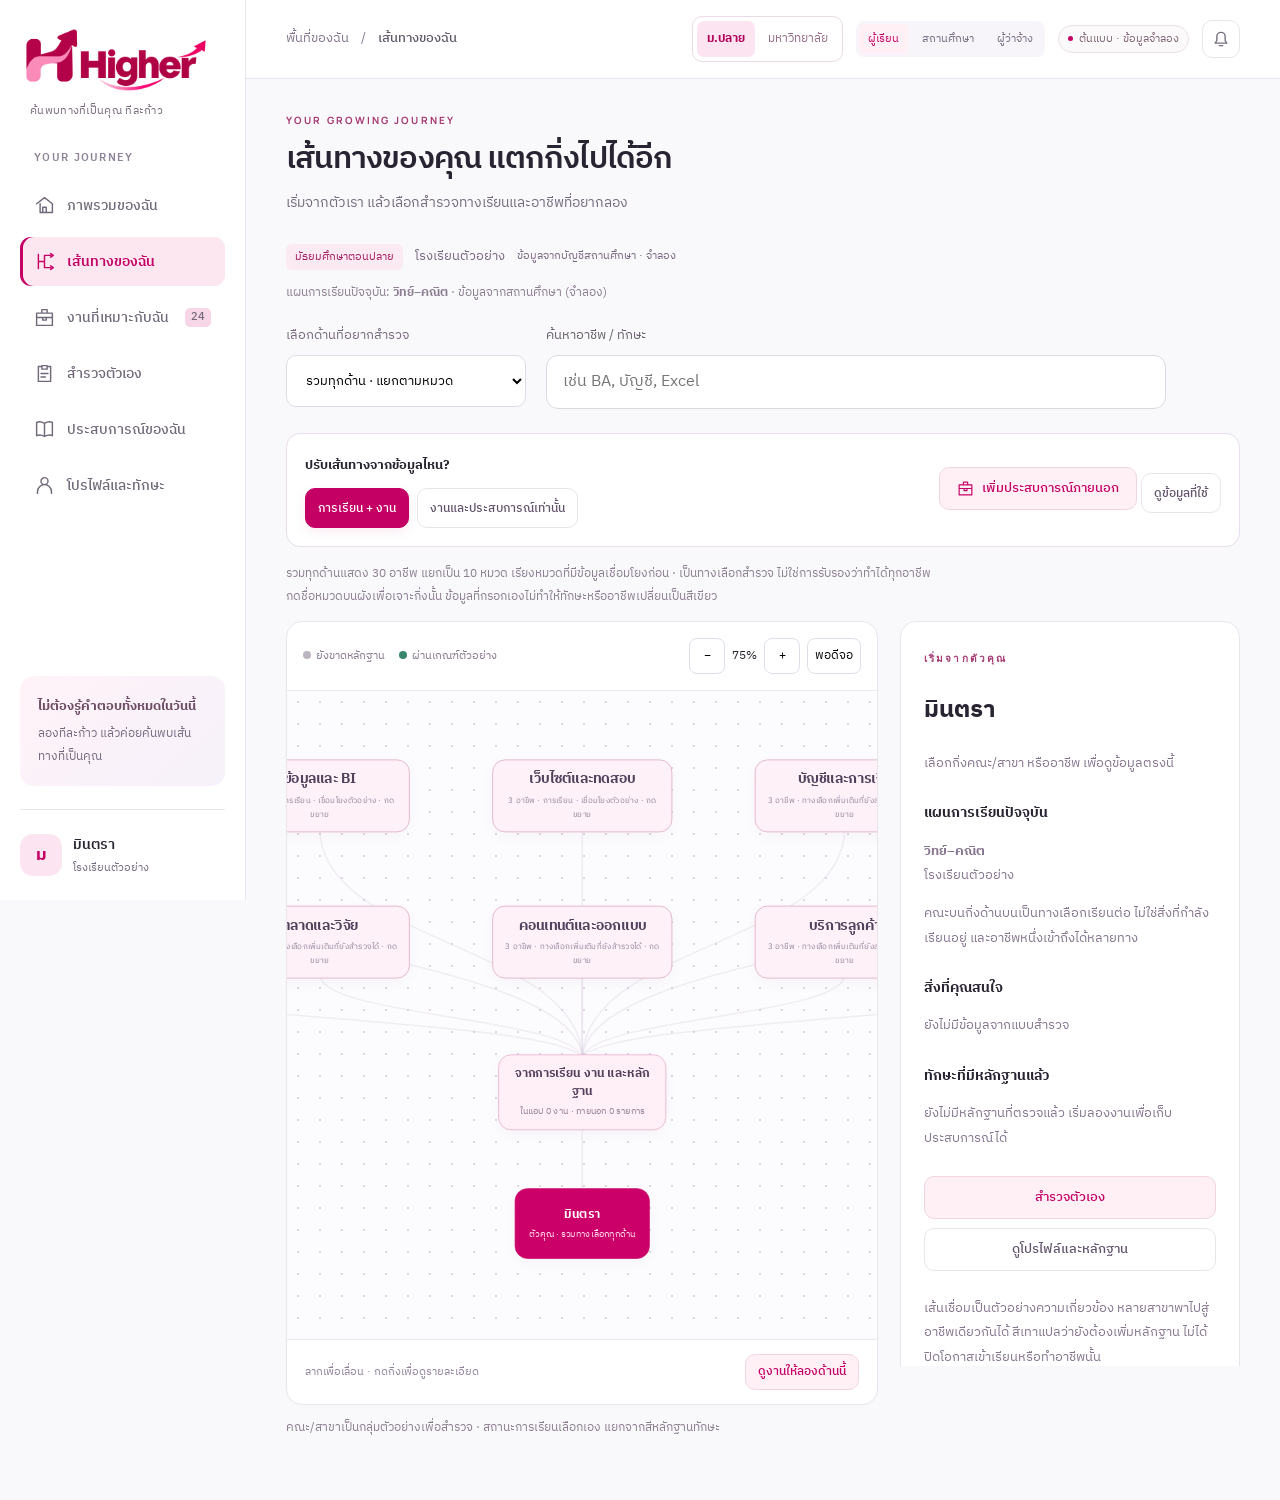
==== commit 0d90d44c: "Add files via upload" ====
--- a/index.html
+++ b/index.html
@@ -9,13 +9,25 @@
   <link rel="stylesheet" href="polish.css">
   <link rel="stylesheet" href="assessment-v2.css">
   <link rel="stylesheet" href="theme-v3.css">
-  <link rel="stylesheet" href="theme-v3.css">
+  <link rel="stylesheet" href="careers-v4.css">
+  <link rel="stylesheet" href="journey-v5.css">
+  <link rel="stylesheet" href="tree-v6.css">
+  <link rel="stylesheet" href="adaptive-journey.css">
+  <link rel="stylesheet" href="audit-fixes.css">
 </head>
 <body>
   <div id="app"></div><div id="overlay"></div><div id="toast" role="status" aria-live="polite"></div>
   <script src="app.js"></script>
   <script src="assessment-v2.js"></script>
   <script src="experience-v3.js"></script>
-  <script src="design-v3.js"></script>
+  <script src="career-data-v4.js"></script>
+  <script src="careers-v4.js"></script>
+  <script src="journey-v5.js"></script>
+  <script src="tree-v6.js"></script>
+  <script src="institution-v7.js"></script>
+  <script src="education-tree-v8.js"></script>
+  <script src="demo-navigation.js"></script>
+  <script src="adaptive-journey.js"></script>
+  <script src="audit-fixes.js"></script>
 </body>
 </html>
--- a/careers-v4.css
+++ b/careers-v4.css
@@ -0,0 +1,2 @@
+.career-tabs{display:flex;gap:8px;margin:0 0 24px;flex-wrap:wrap}.career-tabs button,.career-family-list button{border:1px solid #e7e3e8;background:white;border-radius:12px;padding:12px 16px;font:inherit;color:#665e6a;cursor:pointer}.career-tabs button.active,.career-family-list button.active{background:#fff0f7;border-color:#cc0067;color:#ad0056}.career-family-list{display:flex;gap:8px;flex-wrap:wrap;margin:22px 0}.career-family-list button{display:flex;align-items:center;gap:7px;font-size:13px}.career-family-list svg{width:17px;height:17px}.career-search{margin-bottom:24px}.career-search label{display:block;font-size:13px;color:#68616b;margin-bottom:8px}.career-search input{font:inherit;padding:13px 16px;border:1px solid #ded9e1;border-radius:12px;width:100%;max-width:620px;background:white}.career-search-matches{display:grid;grid-template-columns:repeat(3,minmax(0,1fr));gap:9px;margin-top:12px}.career-search-matches button{background:white;border:1px solid #e6e1e8;border-radius:12px;padding:14px;text-align:left;font:inherit;cursor:pointer}.career-search-matches small{display:block;color:#746c79;margin-top:5px}.career-map-layout{display:grid;grid-template-columns:minmax(0,1fr) 365px;gap:22px;align-items:start}.career-map-layout>*{min-width:0}.career-map-toolbar{display:flex;justify-content:space-between;gap:12px;align-items:center;flex-wrap:wrap;padding:14px 20px;border-top:1px solid #eeeaf0}.career-legend{display:flex;gap:14px;font-size:12px;color:#69626e}.career-legend span{display:flex;gap:6px;align-items:center}.career-legend i{width:10px;height:10px;border-radius:50%;background:#b9bbc0}.career-legend i.verified{background:#2b896b}.career-zoom{display:flex;gap:7px;align-items:center;font-size:12px}.career-zoom .btn{padding:8px 12px;min-width:38px}.career-viewport{overflow:auto;height:620px;background-color:#fbfafc;background-image:radial-gradient(#e0dce3 1px,transparent 1px);background-size:20px 20px;overscroll-behavior:contain;border-block:1px solid #eee9ef}.career-map-space{position:relative}.career-map-stage{position:absolute;width:1120px;height:800px;transform-origin:0 0}.career-map-stage>svg{position:absolute;inset:0;width:1120px;height:800px;pointer-events:none}.career-map-stage path{stroke:#cccdd2;fill:none;stroke-width:2}.career-map-stage path.verified{stroke:#2b896b;stroke-width:3}.career-map-stage path.alternative{stroke:#dedee4;stroke-dasharray:6 7}.career-map-label{position:absolute;top:20px;font-size:15px;color:#746e7a}.career-start,.career-map-skill,.career-map-role{position:absolute;background:#f0f0f3;color:#666873;border:1px solid #d0d1d8;border-radius:15px;box-shadow:0 4px 15px #30253506;font:inherit;text-align:left;padding:18px 20px;line-height:1.6}.career-start{width:155px;background:#fff0f7;border-color:#e5a7c5;color:#a30052}.career-start svg{display:block;width:23px;height:23px;margin-bottom:7px}.career-map-skill{width:245px;min-height:88px;cursor:pointer}.career-map-role{width:265px;min-height:100px;cursor:pointer}.career-map-skill b,.career-map-role b{font-size:17px;display:block}.career-map-stage small{display:block;font-size:13px;margin-top:5px}.career-map-role.is-selected{outline:3px solid #6d6575;outline-offset:4px}.career-map-role.verified,.career-map-skill.verified{background:#eaf6ef;border-color:#70ae95;color:#226d54}.career-map-role.verified.is-selected{outline-color:#2b896b}.career-map-caption{position:absolute;left:340px;top:740px;font-size:13px;color:#77707e;max-width:700px}.career-note{font-size:12px;line-height:1.9;color:#746a79;padding:0 20px;margin:14px 0}.career-detail{padding:24px}.career-detail h2{font-size:23px;margin:12px 0}.career-detail>p{font-size:14px;color:#736b78;line-height:1.9}.career-detail h3{font-size:16px;margin:28px 0 14px}.career-progress{background:#f2f2f4;border:1px solid #dedde3;border-radius:12px;padding:15px;font-size:13px;line-height:1.8}.career-progress span{display:block;color:#726a77}.career-progress.is-ready{background:#eaf6ef;border-color:#85b69f}.career-skill{border-bottom:1px solid #ece8ee;padding:16px 0}.career-skill-top b{font-size:15px;display:block}.career-skill-top span{display:block;margin-top:5px;font-size:12px;color:#827987}.career-skill.verified .career-skill-top span{color:#267a5c}.career-skill p{font-size:13px;line-height:1.8;color:#6d6474;margin:8px 0}.career-skill summary,.career-sources summary,.career-extras summary{font-size:13px;cursor:pointer;color:#685771;line-height:1.8;margin:10px 0}.career-skill .btn{margin-top:9px}.career-sources a{display:block;font-size:12px;line-height:1.8;margin-top:12px;overflow-wrap:anywhere;color:#a90055}.career-sources p{font-size:12px;line-height:1.9;color:#716978}.career-job-link{display:flex;width:100%;text-align:left;justify-content:space-between;gap:12px;background:#fcf9fb;border:1px solid #ece4ea;border-radius:12px;padding:13px;font:inherit;cursor:pointer;margin-bottom:10px}.career-job-link b{font-size:13px}.career-job-link small{display:block;margin-top:5px;color:#7a707e;font-size:12px}.career-job-link svg{width:18px;flex-shrink:0}.job-type-label{display:inline-block;background:#f9e8f1;border:1px solid #ebc6d9;border-radius:7px;padding:5px 10px;color:#9f0851;font-size:12px;font-weight:700;align-self:flex-start;margin:10px 0}.job-schedule{display:flex;gap:7px;line-height:1.9;color:#706675;font-size:12px;margin-top:auto;padding-block:12px}.job-schedule svg{width:15px;height:17px;flex-shrink:0;margin-top:3px}.job-type-filters{display:flex;gap:14px;align-items:end;flex-wrap:wrap;margin:20px 0}.job-type-filters label{display:grid;gap:6px;font-size:13px;color:#665d6d}.job-type-filters select{font:inherit;border:1px solid #dfd8e2;border-radius:10px;padding:10px 14px;min-width:190px;background:white}.career-job-skill{padding:12px 0;border-bottom:1px solid #eae4ed;font-size:14px}.career-job-skill span{font-size:12px;color:#756b7a;display:block;margin-top:5px}.career-job-skill p{font-size:13px;line-height:1.9}.career-review-queue{margin-top:24px;padding:26px}.career-review-queue h2{font-size:21px}.career-review-queue>p{font-size:14px;color:#756a7a;line-height:1.9}.career-review-row{display:flex;justify-content:space-between;gap:20px;align-items:center;padding:18px 0;border-bottom:1px solid #eee8f0}.career-review-row>div{min-width:0}.career-review-row p{font-size:13px;line-height:1.8;overflow-wrap:anywhere}.career-review-row small{font-size:12px;color:#786c7e}.career-work-evidence{padding:18px 0;border-top:1px solid #eee7f0}.career-work-evidence>div{display:flex;gap:8px;flex-wrap:wrap;margin-top:12px}.career-page button:focus-visible,.career-page input:focus-visible{outline:3px solid #b9005d;outline-offset:3px}
+@media(min-width:1650px){.career-map-layout{grid-template-columns:minmax(0,1fr) 420px}.career-viewport{height:700px}}@media(max-width:1180px){.career-map-layout{grid-template-columns:minmax(0,1fr)}.career-detail{max-width:none}.career-search-matches{grid-template-columns:repeat(2,minmax(0,1fr))}}@media(max-width:600px){.career-family-list{flex-wrap:nowrap;overflow:auto;padding-bottom:12px}.career-family-list button{flex-shrink:0}.career-search-matches{grid-template-columns:1fr}.career-viewport{height:460px}.career-detail{padding:20px}.career-review-row{flex-direction:column;align-items:start}.career-legend{font-size:11px}.career-map-toolbar{padding:12px}.career-tabs button{font-size:13px}.career-zoom .btn{min-height:38px}.career-note{padding-inline:12px}}
--- a/journey-v5.css
+++ b/journey-v5.css
@@ -0,0 +1,2 @@
+.journey-stage{display:flex;gap:20px;align-items:center;flex-wrap:wrap;margin:22px 0 28px;font-size:14px}.journey-stage>div{display:flex;padding:4px;border:1px solid #e7dfe7;border-radius:12px;background:white}.journey-stage button{font:inherit;border:0;background:none;border-radius:8px;padding:10px 16px;color:#756976;cursor:pointer}.journey-stage button.active{background:#fbe7f1;color:#ad0057;font-weight:700}.journey-focus-bar{display:grid;grid-template-columns:1fr 1.3fr;gap:22px;background:white;border:1px solid #e8e1e9;border-radius:16px;padding:20px;margin-bottom:26px;align-items:start}.journey-focus-bar label{display:block;font-size:13px;color:#6f6473;margin-bottom:8px}.journey-focus-bar select,.journey-focus-bar input{width:100%;max-width:none;font:inherit;background:#fcfafc;border:1px solid #dfd7e2;border-radius:10px;padding:12px;color:#302636;min-height:47px}.journey-focus-bar .career-search{margin:0}.journey-map-caption{display:flex;align-items:center;gap:16px;margin:0 0 18px}.journey-map-caption b{font-size:20px}.journey-map-caption span{font-size:13px;color:#88788b}.unified-map{display:grid;grid-template-columns:minmax(0,.9fr) 25px minmax(0,1fr) 25px minmax(0,1.1fr);gap:12px;align-items:start}.journey-column{min-width:0}.journey-column-head{display:flex;gap:11px;align-items:center;min-height:65px;margin-bottom:16px}.journey-column-head>span{display:grid;place-items:center;width:35px;height:35px;border-radius:11px;background:#f3e8f0;color:#aa2162;font-size:12px;font-weight:700;flex-shrink:0}.journey-column-head h2{font-size:19px;margin:0}.journey-column-head p{font-size:12px;color:#857688;margin:5px 0 0;line-height:1.8}.journey-connector{padding-top:210px;color:#b99ead;font-size:27px}.journey-self{border:1px solid #edccdc;background:linear-gradient(145deg,#fff4f9,#fff);padding:24px;border-radius:18px;min-height:470px}.journey-avatar{width:44px;height:44px;display:grid;place-items:center;border-radius:14px;background:#c90067;color:white;font-size:24px}.journey-self h3{font-size:23px;margin:14px 0 4px}.journey-self>p{font-size:13px;line-height:1.9;color:#7c6f81}.journey-section-label{font-size:12px;font-weight:700;color:#8e536e;margin-top:28px;margin-bottom:12px}.journey-interest{margin-bottom:13px}.journey-interest b{display:block;font-size:15px}.journey-interest small{display:block;font-size:11px;color:#87758d;margin-top:5px;line-height:1.8}.journey-self-actions{display:flex;gap:8px;flex-wrap:wrap;margin-top:24px}.journey-skill-chips{display:flex;flex-wrap:wrap;gap:7px}.journey-skill-chips button{border:1px solid #b1d5c6;border-radius:8px;background:#edf8f2;color:#267558;padding:7px;font:inherit;font-size:12px;cursor:pointer}.journey-skill-chips svg{width:12px;height:12px;margin-right:4px}.journey-muted{font-size:12px;color:#8b7e90;line-height:1.9}.journey-node-stack{display:grid;gap:14px}.journey-study-node,.journey-career-node{position:relative;width:100%;font:inherit;text-align:left;border-radius:16px;padding:20px;background:white;border:1px solid #e3dce5;cursor:pointer;transition:box-shadow .15s}.journey-study-node:hover,.journey-career-node:hover{box-shadow:0 5px 20px #3d273210}.journey-study-node.selected,.journey-career-node.selected{outline:2px solid #655d6d;outline-offset:3px}.journey-study-node.is-studying{border-color:#c584b8;background:#fcf4fa}.journey-study-status{display:inline-block;font-size:10px;padding:3px 8px;background:#f6eaf3;color:#91527f;border-radius:6px;margin-bottom:12px}.journey-study-node b,.journey-career-node b{display:block;font-size:16px;line-height:1.6}.journey-study-node small{display:block;font-size:12px;color:#827487;line-height:1.8;margin-top:6px}.journey-node-more{display:block;font-size:11px;color:#ad2668;margin-top:16px}.journey-career-node{background:#f3f3f6;border-color:#d9d9e0;color:#666571}.journey-career-node p{font-size:12px;line-height:1.9;margin:9px 0;color:#84818c}.journey-career-node>span{font-size:11px}.journey-career-node.verified{background:#edf8f2;color:#267858;border-color:#97c5ae}.journey-career-node.verified p{color:#51836d}.journey-progress{height:4px;background:#e0dfe6;border-radius:4px;margin-top:14px;overflow:hidden}.journey-progress i{display:block;height:100%;background:#3b9170}.journey-legend-dot{display:inline-block;width:7px;height:7px;background:#b3b1bd;border-radius:50%;margin:0 4px 0 0}.journey-legend-dot.verified{background:#3b9170;margin-left:9px}.journey-detail-prompt{margin-top:25px;padding:18px;text-align:center;background:#f6f1f7;border-radius:12px;font-size:13px;color:#8b6b85}.journey-open-detail{margin-top:28px}.journey-detail-header{display:flex;justify-content:space-between;align-items:center;gap:12px;padding:15px 4px;font-size:15px}.journey-open-detail .career-detail{max-width:none}.journey-open-detail .career-detail>.career-skill{display:inline-block;vertical-align:top;width:calc(50% - 16px);margin-right:16px}.journey-study-detail{padding:28px}.journey-study-detail h2{font-size:25px}.journey-study-detail p,.journey-study-detail li{font-size:14px;line-height:1.9;color:#756a7c}.journey-study-detail h3{font-size:17px}.journey-detail-grid{display:grid;grid-template-columns:1fr 1fr;gap:30px;margin:22px 0}.journey-status-controls,.journey-related-careers,.career-connections{display:flex;flex-wrap:wrap;gap:9px}.journey-study-detail details{margin-top:25px;border-top:1px solid #e9e1ec;padding-top:20px}.journey-study-detail summary{font-size:14px;cursor:pointer;color:#a00b58}.journey-study-detail details a{display:block;font-size:14px;margin:10px 0;color:#a00b58}.journey-work-section{margin-top:40px}.journey-work-section .section-head p{font-size:13px;color:#8c7c91}.journey-feedback-loop{padding:18px 20px;margin-top:20px;background:#fff1f7;border:1px solid #f0d3e2;border-radius:12px;font-size:13px;line-height:1.9;color:#9e3067}.unified-journey button:focus-visible,.unified-journey select:focus-visible,.unified-journey input:focus-visible{outline:3px solid #c50065;outline-offset:4px}
+@media(max-width:1200px){.unified-map{gap:8px;grid-template-columns:minmax(0,.9fr) 18px minmax(0,1fr) 18px minmax(0,1fr)}.journey-self{padding:18px}.journey-study-node,.journey-career-node{padding:16px}.journey-column-head h2{font-size:16px}}@media(max-width:950px){.unified-map{grid-template-columns:1fr}.journey-connector{padding:0;text-align:center;transform:rotate(90deg)}.journey-column-head{margin-top:10px}.journey-self{min-height:0}.journey-node-stack{grid-template-columns:repeat(2,minmax(0,1fr))}.journey-self-actions{margin-top:16px}.journey-focus-bar{grid-template-columns:1fr 1fr}}@media(max-width:600px){.journey-focus-bar{grid-template-columns:1fr;padding:16px;gap:16px}.journey-map-caption{align-items:start;flex-direction:column;gap:7px}.journey-node-stack,.journey-detail-grid{grid-template-columns:1fr}.journey-open-detail .career-detail>.career-skill{display:block;width:auto;margin-right:0}.journey-stage{gap:10px}.journey-stage button{padding:9px 12px}.journey-study-detail{padding:20px}.journey-detail-header{align-items:start}.journey-column-head h2{font-size:20px}.journey-work-section .section-head{align-items:start;gap:12px}}
--- a/tree-v6.css
+++ b/tree-v6.css
@@ -0,0 +1 @@
+.branch-focus{display:flex;align-items:start;gap:20px;margin:20px 0 24px}.branch-focus>label{display:grid;gap:8px;font-size:13px;min-width:240px;color:#766b7d}.branch-focus select{font:inherit;padding:13px 15px;background:white;border:1px solid #e1d9e5;border-radius:10px}.branch-focus .career-search{margin:0;flex:1}.branch-layout{display:grid;grid-template-columns:minmax(0,1fr) 340px;gap:22px;align-items:start}.branch-layout>*{min-width:0}.branch-toolbar{display:flex;align-items:center;justify-content:space-between;padding:16px;gap:12px;flex-wrap:wrap}.branch-legend{display:flex;gap:14px;font-size:11px;color:#86778e}.branch-legend i{display:inline-block;width:8px;height:8px;background:#bab5c1;border-radius:50%;margin-right:5px}.branch-legend i.green{background:#38876c}.branch-zoom{display:flex;gap:7px;align-items:center;font-size:12px}.branch-zoom button{min-width:36px;min-height:36px;border:1px solid #e5dce9;background:white;border-radius:8px;font:inherit;padding:7px;cursor:pointer}.branch-tree-viewport{height:650px;overflow:auto;cursor:grab;background:#fcfbfd radial-gradient(#ded6e3 1px,transparent 1px);background-size:22px 22px;border-block:1px solid #eee7f1;overscroll-behavior:contain}.branch-tree-viewport:active{cursor:grabbing}.branch-tree-space{position:relative}.branch-tree-stage{position:absolute;width:1220px;height:800px;transform-origin:0 0}.branch-tree-stage>svg{position:absolute;inset:0;width:1220px;height:800px;pointer-events:none}.branch-tree-stage path{fill:none;stroke:#d3cbd9;stroke-width:2;opacity:.3}.branch-tree-stage path.active{stroke:#c16b9c;opacity:.8;stroke-width:2.5}.branch-tree-stage path.verified{stroke:#38876c}.branch-node{position:absolute;transform:translate(-50%,-50%);width:224px;min-height:94px;padding:13px 14px;text-align:center;font:inherit;background:white;border:1.5px solid #e1d6e7;border-radius:17px;box-shadow:0 6px 20px #40254708;cursor:pointer;color:#51415d}.branch-node b{display:block;font-size:16px;line-height:1.5}.branch-node small{display:block;font-size:12px;color:#93839c;margin-top:5px}.branch-node-icon{display:inline-flex;margin-bottom:4px;color:#b8799c}.branch-node-icon svg{width:20px;height:20px}.branch-node.self{background:#cb0069;color:white;border-color:#cb0069;width:180px}.branch-node.self small,.branch-node.self .branch-node-icon{color:#ffe2f0}.branch-node.family{background:#fff0f7;border-color:#e6accb}.branch-node.career{background:#efeff3;border-color:#d3cedb;color:#797280}.branch-node.career .branch-node-icon{color:#a09aa9}.branch-node.career.verified{background:#edf8f1;border-color:#7bb496;color:#2e7757}.branch-node.selected{outline:3px solid #665473;outline-offset:5px}.branch-node:focus-visible{outline:3px solid #c60069;outline-offset:5px}.branch-tier{position:absolute;left:0;width:1220px;text-align:center;font-size:13px;letter-spacing:.05em;color:#9d8da7;pointer-events:none}.branch-footer{display:flex;align-items:center;justify-content:space-between;gap:12px;flex-wrap:wrap;padding:14px 18px;font-size:11px;color:#92829b}.branch-detail{max-height:745px;overflow:auto;scrollbar-width:thin}.branch-detail .career-detail,.branch-start-detail,.branch-detail .journey-study-detail{padding:23px}.branch-start-detail h2{font-size:24px}.branch-start-detail h3{font-size:14px;margin-top:26px}.branch-start-detail p{font-size:13px;line-height:1.9;color:#85758f}.branch-detail-actions{display:flex;flex-direction:column;gap:9px;margin:25px 0}.branch-detail .journey-detail-grid{display:block}.branch-detail .journey-study-detail h2{font-size:21px}.branch-detail .journey-study-detail p,.branch-detail .journey-study-detail li{font-size:13px;line-height:1.9}.branch-detail .journey-related-careers{display:grid}.branch-detail .journey-status-controls{gap:6px}.branch-detail .journey-status-controls .btn{font-size:11px;padding:8px}.branch-journey .journey-stage{margin-bottom:20px}@media(min-width:1650px){.branch-layout{grid-template-columns:minmax(0,1fr) 390px}.branch-tree-viewport{height:700px}.branch-detail{max-height:795px}}@media(max-width:1100px){.branch-layout{grid-template-columns:1fr}.branch-detail{max-height:none}.branch-tree-viewport{height:620px}}@media(max-width:600px){.branch-focus{flex-direction:column;gap:15px}.branch-focus>label,.branch-focus .career-search{width:100%}.branch-tree-viewport{height:530px}.branch-toolbar{padding:12px}.branch-footer{padding:13px}.branch-focus input{max-width:none}.branch-legend{gap:8px}}
--- a/adaptive-journey.css
+++ b/adaptive-journey.css
@@ -0,0 +1 @@
+.demo-cohort-switch{display:flex;gap:3px;padding:4px;background:white;border:1px solid #eadbe6;border-radius:10px}.demo-cohort-switch a{padding:7px 10px;border-radius:7px;font-size:12px;color:#986c88;text-decoration:none;white-space:nowrap}.demo-cohort-switch a[aria-current]{background:#fce4f1;color:#b0005a;font-weight:700}.adaptation-controls{display:flex;align-items:center;justify-content:space-between;gap:18px;flex-wrap:wrap;padding:18px;background:white;border:1px solid #e8deec;border-radius:14px;margin:16px 0}.adaptation-controls b{font-size:13px}.adaptation-modes{display:flex;gap:8px;flex-wrap:wrap;margin-top:10px}.adaptive-tree-stage .branch-node.career b{font-size:14px}.adaptive-tree-stage .branch-node.career small{font-size:11px}.adaptive-tree-stage .branch-node.group{background:#fff1f8;border-color:#dda6c2;width:240px}.adaptive-tree-stage .branch-node.group b{font-size:18px}.adaptive-tree-stage .branch-node.group small{font-size:11px;line-height:1.7}.external-source{padding:17px 0;border-bottom:1px solid #e9e2ed}.external-source p{font-size:13px;line-height:1.9}.external-source small{color:#947d9b;font-size:12px}.external-skill-options{display:grid;grid-template-columns:1fr 1fr;gap:12px;padding:18px 0;font-size:12px}.external-skill-options label{display:flex;gap:7px;align-items:start;line-height:1.7}@media(max-width:740px){.topbar{height:auto;min-height:65px;flex-wrap:wrap;gap:12px;padding-block:12px}.top-actions{flex-wrap:wrap}.demo-cohort-switch a{font-size:11px;padding:7px}.adaptation-controls{align-items:start;flex-direction:column}.external-skill-options{grid-template-columns:1fr}}
--- a/audit-fixes.css
+++ b/audit-fixes.css
@@ -0,0 +1,2 @@
+.external-record-actions{display:flex;gap:8px;flex-wrap:wrap;margin-top:12px}.branch-node small{overflow-wrap:anywhere}.branch-detail .career-skill,.external-source{overflow-wrap:anywhere}.adaptation-controls .btn,.external-record-actions .btn{min-height:40px}.branch-tree-viewport:focus-visible{outline:3px solid #c00064;outline-offset:3px}.demo-cohort-switch a{min-height:36px;display:inline-flex;align-items:center}.branch-detail .career-detail h2{overflow-wrap:anywhere}@media(max-width:740px){.top-actions .role-switch{display:flex;flex-wrap:wrap;max-width:100%;overflow:auto}.top-actions .role-switch button{min-height:36px}.topbar{align-items:flex-start}.breadcrumb{max-width:100%}.branch-detail{max-width:100%}.job-type-filters label,.job-type-filters select{width:100%}.external-record-actions .btn{min-height:44px}.adaptation-modes .btn{white-space:normal;min-height:44px}}
+.storage-notice{display:flex;align-items:center;justify-content:space-between;flex-wrap:wrap;gap:12px;border:1px solid #e6be8e;background:#fff7e9;color:#82551c;border-radius:12px;padding:15px 18px;margin-bottom:22px;font-size:13px;line-height:1.8}
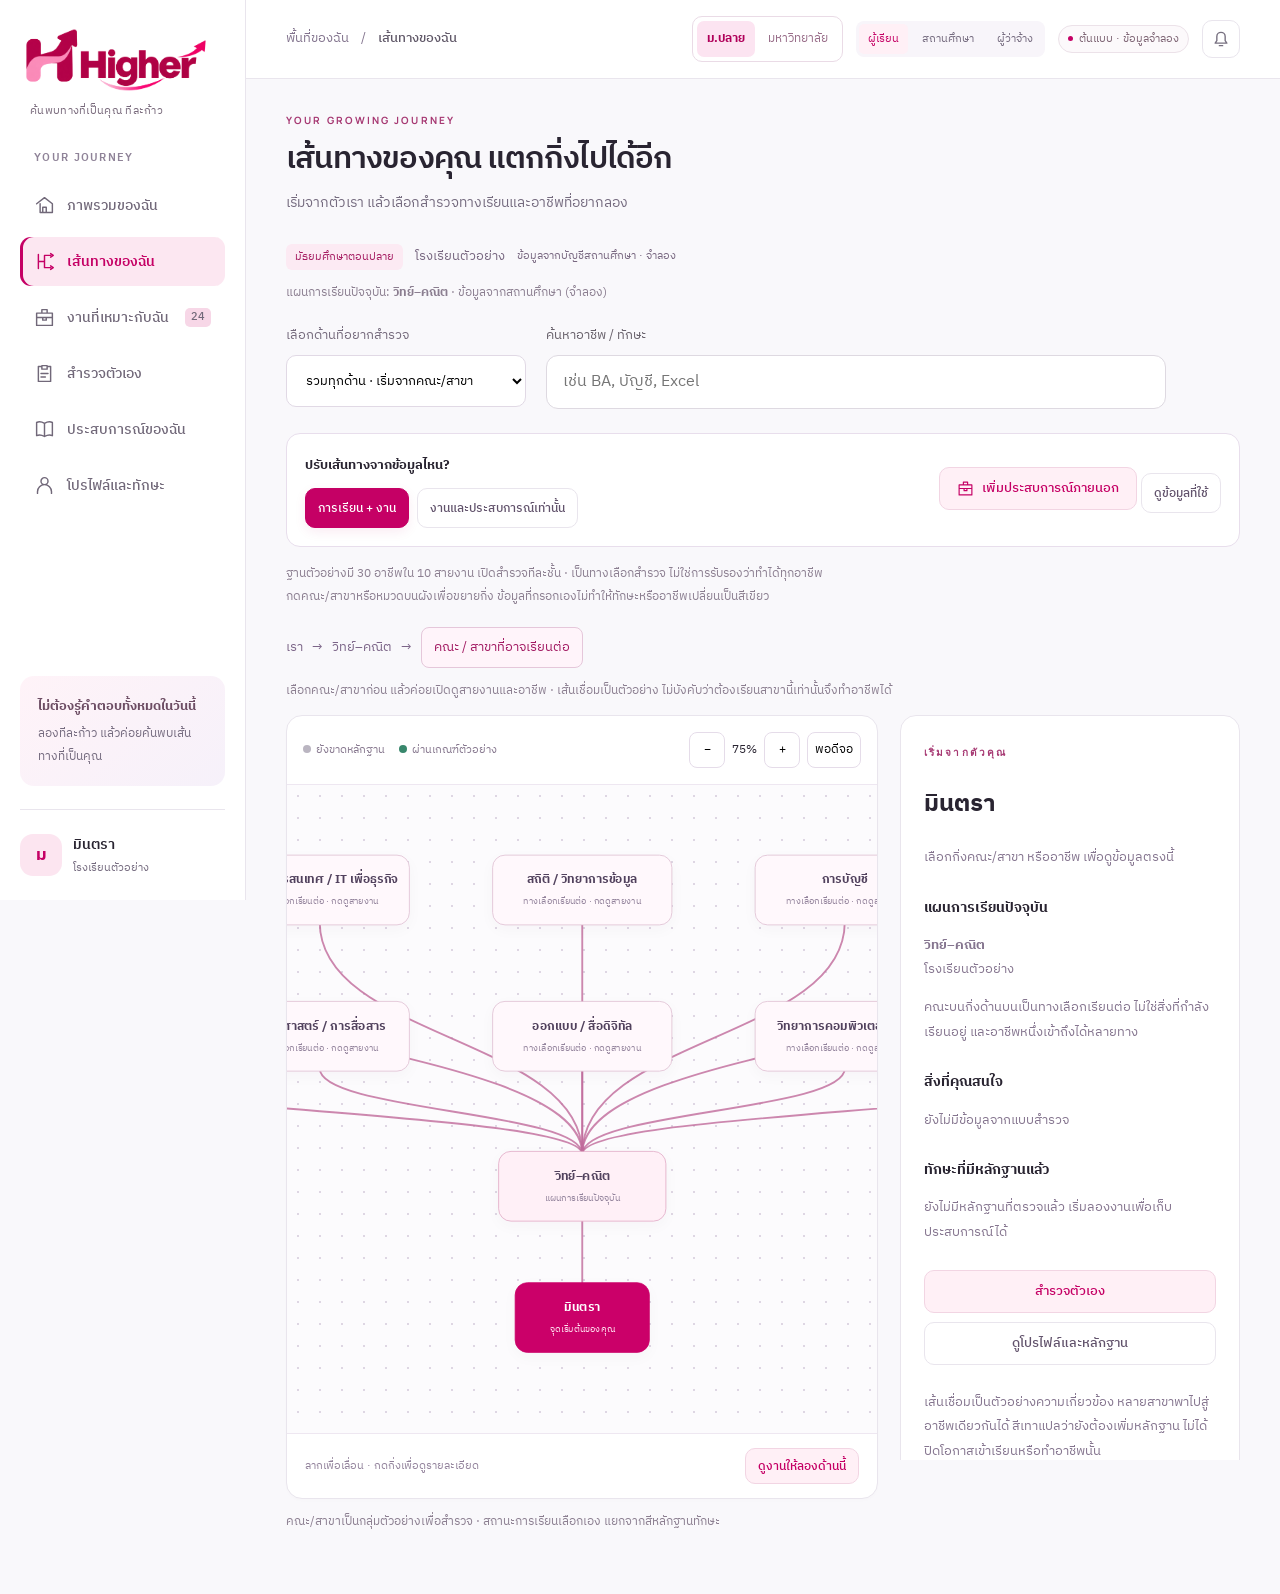
==== commit ad10d41c: "Add files via upload" ====
--- a/index.html
+++ b/index.html
@@ -14,6 +14,7 @@
   <link rel="stylesheet" href="tree-v6.css">
   <link rel="stylesheet" href="adaptive-journey.css">
   <link rel="stylesheet" href="audit-fixes.css">
+  <link rel="stylesheet" href="education-branches.css">
 </head>
 <body>
   <div id="app"></div><div id="overlay"></div><div id="toast" role="status" aria-live="polite"></div>
@@ -29,5 +30,6 @@
   <script src="demo-navigation.js"></script>
   <script src="adaptive-journey.js"></script>
   <script src="audit-fixes.js"></script>
+  <script src="education-branches.js"></script>
 </body>
 </html>
--- a/education-branches.css
+++ b/education-branches.css
@@ -0,0 +1 @@
+.education-branch-stage .branch-node.eduStudy{background:#fff8fc;border-color:#ddbbcf;width:240px}.education-branch-stage .branch-node.eduFamily{background:#f3eaf9;border-color:#cab2dc}.education-branch-stage .branch-node.currentstudy{background:#fff0f7;border-color:#dfa5c2}.education-branch-stage .branch-node b{font-size:16px;line-height:1.7}.education-branch-stage .branch-node small{font-size:12px;line-height:1.8}.education-crumbs{display:flex;gap:9px;align-items:center;flex-wrap:wrap;margin:18px 0 8px;font-size:13px;color:#7c6588;line-height:1.8}.education-crumbs button{border:1px solid #e5c7da;background:#fff4fa;color:#a31b63;border-radius:8px;padding:8px 12px;font:inherit;cursor:pointer}.education-crumbs button:focus-visible{outline:3px solid #bd0060;outline-offset:3px}
